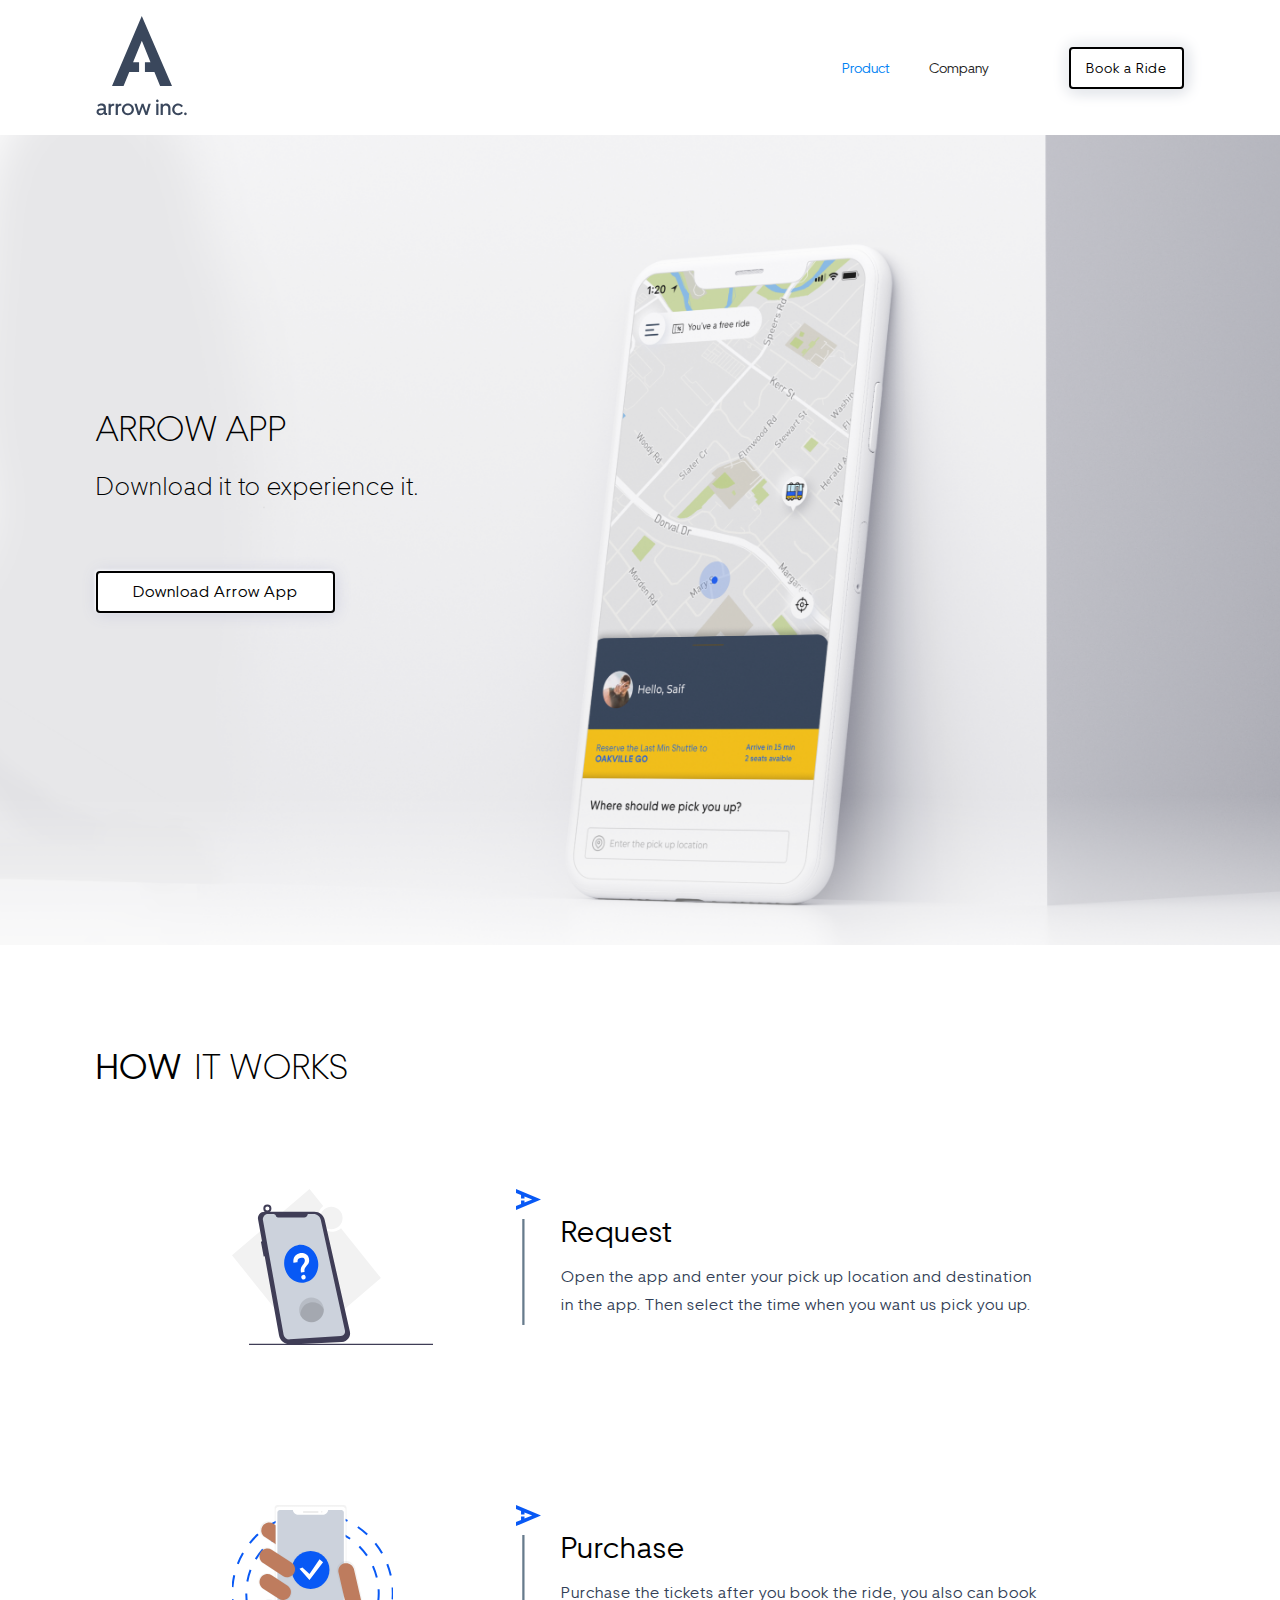
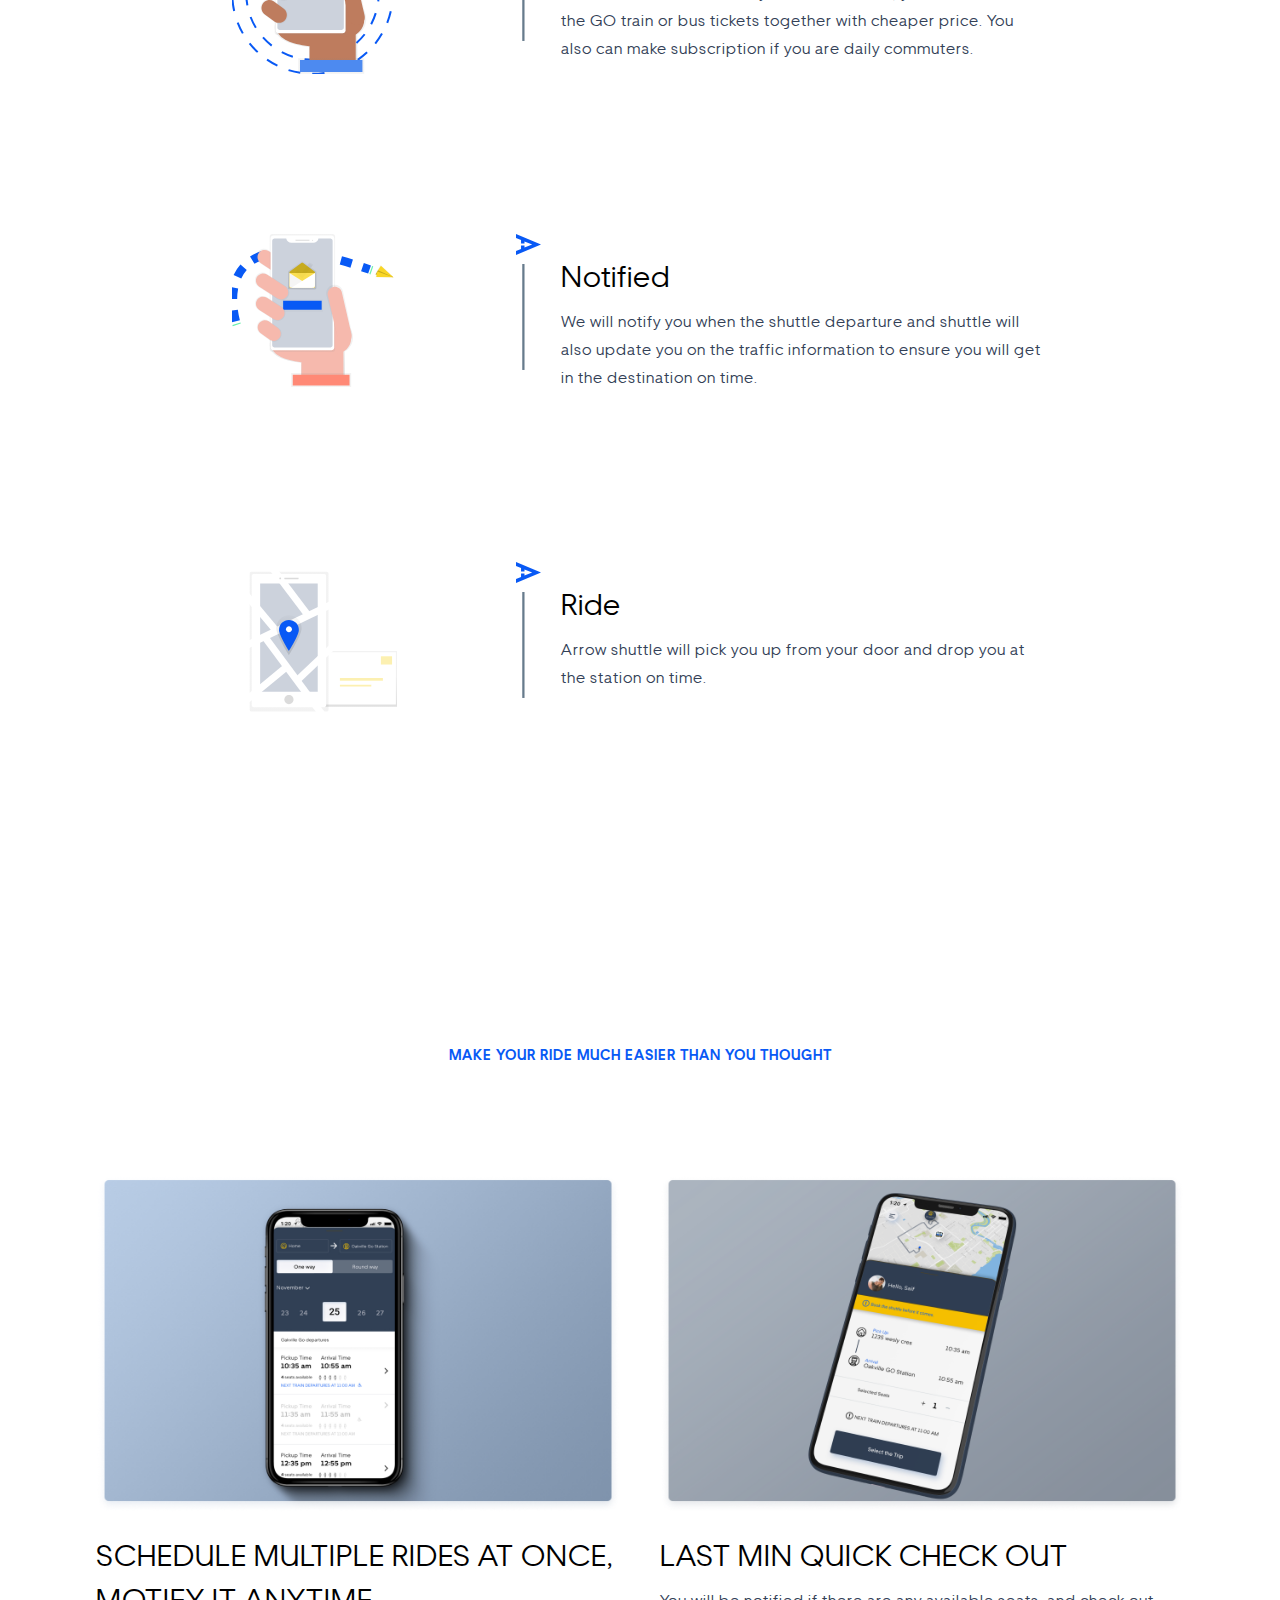
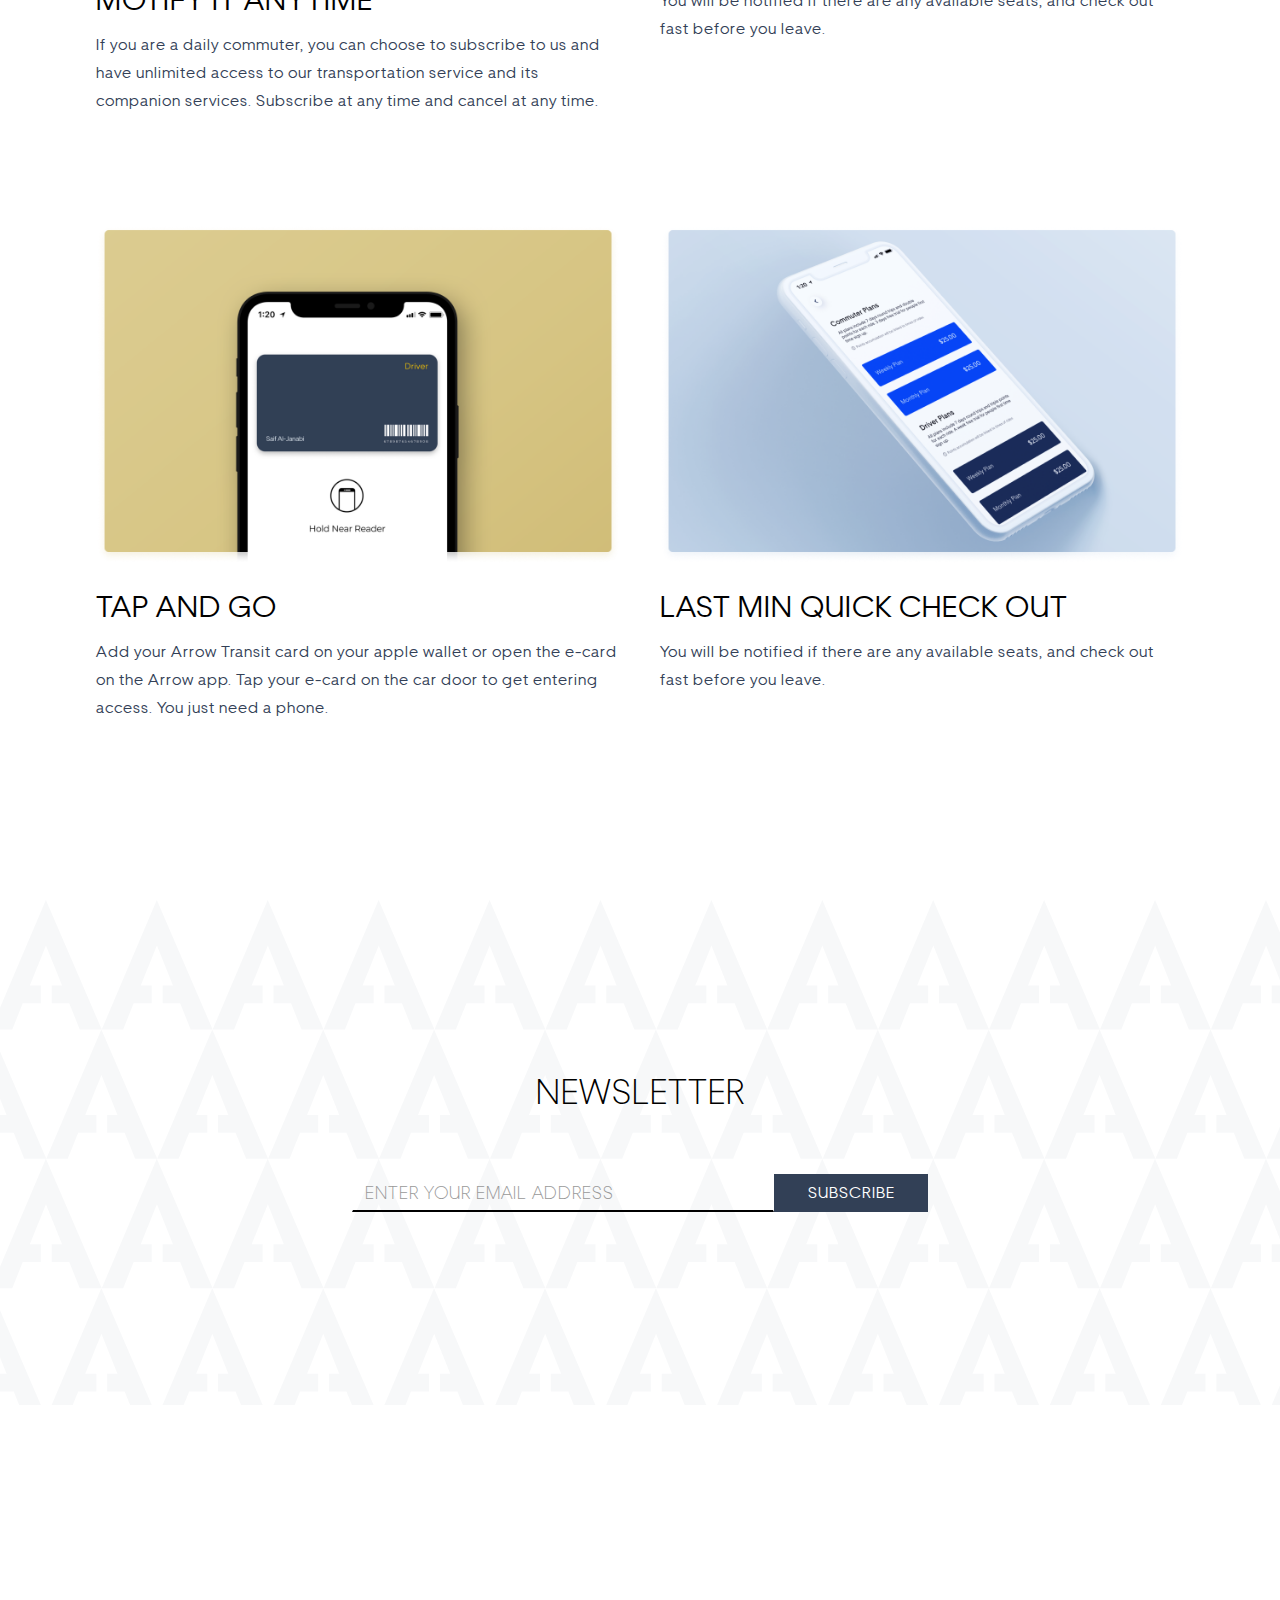
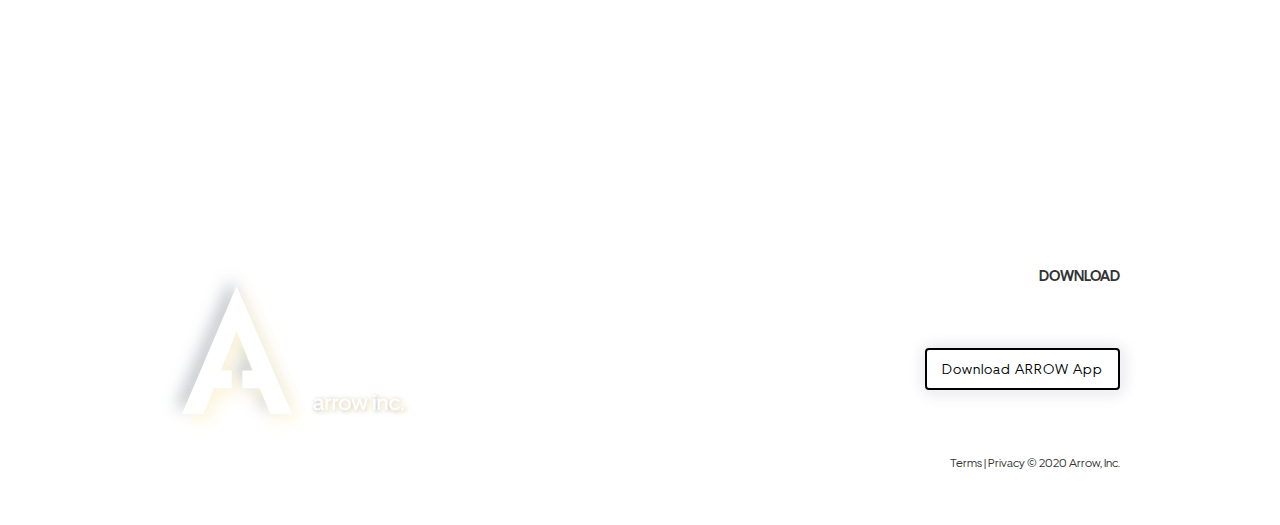
==== arrow-transit.webflow (1)/product.html @ af93a243 "Add files via upload" ====
<!DOCTYPE html>
<!--  This site was created in Webflow. http://www.webflow.com  -->
<!--  Last Published: Sat Apr 11 2020 22:18:05 GMT+0000 (Coordinated Universal Time)  -->
<html data-wf-page="5e7ba657f10c2106002d53aa" data-wf-site="5e5ace500e1706c2b278bca0">
<head>
  <meta charset="utf-8">
  <title>Product</title>
  <meta content="Product" property="og:title">
  <meta content="width=device-width, initial-scale=1" name="viewport">
  <meta content="Webflow" name="generator">
  <link href="css/normalize.css" rel="stylesheet" type="text/css">
  <link href="css/webflow.css" rel="stylesheet" type="text/css">
  <link href="css/arrow-transit.webflow.css" rel="stylesheet" type="text/css">
  <!-- [if lt IE 9]><script src="https://cdnjs.cloudflare.com/ajax/libs/html5shiv/3.7.3/html5shiv.min.js" type="text/javascript"></script><![endif] -->
  <script type="text/javascript">!function(o,c){var n=c.documentElement,t=" w-mod-";n.className+=t+"js",("ontouchstart"in o||o.DocumentTouch&&c instanceof DocumentTouch)&&(n.className+=t+"touch")}(window,document);</script>
  <link href="images/favicon.ico" rel="shortcut icon" type="image/x-icon">
  <link href="images/webclip.png" rel="apple-touch-icon">
</head>
<body>
  <div data-collapse="medium" data-animation="default" data-duration="400" class="navbar-2 w-nav">
    <div class="div-block-57">
      <div class="div-block-58"><a href="product.html" aria-current="page" class="w-nav-brand w--current"><img src="images/Arrow-Logo.svg" alt=""></a></div>
      <div>
        <nav role="navigation" class="nav-menu w-nav-menu"><a href="product.html" aria-current="page" class="nav-link-5 w-nav-link w--current">Product</a><a href="future-vision.html" class="nav-link-6 w-nav-link">Company</a><a href="#" class="button-2 navi w-button">Book a Ride</a></nav>
      </div>
      <div class="w-nav-button">
        <div class="w-icon-nav-menu"></div>
      </div>
    </div>
  </div>
  <div class="produc-header-section">
    <div class="product-header-section-div">
      <div class="product-header-section-left-content">
        <h1 class="headline product-page">ARROW APP</h1>
        <p class="subtitle product-page">Download it to experience it.</p><a href="http://applestore.com" target="_blank" class="download-arrow-app-button product-header-page w-button">Download Arrow App</a></div>
    </div>
  </div>
  <div class="how-it-works-section">
    <div class="how-it-works-div">
      <div class="div-block-44">
        <h1 class="headline black-title how-it-works"><span class="text-span-5">HOW </span>IT WORKS</h1>
      </div>
      <div class="steps-div">
        <div class="div-block-45"><img src="images/undraw_Mobile_app_p3ts-1.svg" alt="" class="image-8"></div>
        <div class="div-block-47"><img src="images/Group-243.svg" alt="" class="image-4"></div>
        <div class="div-block-46">
          <h1 class="headline black-title step1">Request</h1>
          <p class="paragraph content">Open the app and enter your pick up location and destination in the app. Then select the time when you want us pick you up.</p>
        </div>
      </div>
      <div class="steps-div _2">
        <div class="div-block-45"><img src="images/undraw_confirmed_81ex-1.svg" alt="" class="image-3"></div>
        <div class="div-block-47"><img src="images/Group-243.svg" alt="" class="image-5"></div>
        <div class="div-block-46">
          <h1 class="headline black-title step1">Purchase</h1>
          <p class="paragraph content">Purchase the tickets after you book the ride, you also can book the GO train or bus tickets together with cheaper price. You also can make subscription if you are daily commuters.</p>
        </div>
      </div>
      <div class="steps-div _3">
        <div class="div-block-45"><img src="images/undraw_mail_2_tqip-1.svg" alt="" class="image-3"></div>
        <div class="div-block-47"><img src="images/Group-243.svg" alt="" class="image-6"></div>
        <div class="div-block-46">
          <h1 class="headline black-title step1">Notified</h1>
          <p class="paragraph content">We will notify you when the shuttle departure and shuttle will also update you on the traffic information to ensure you will get in the destination on time.</p>
        </div>
      </div>
      <div class="steps-div _4">
        <div class="div-block-45"><img src="images/undraw_mail1_uab6-1.svg" alt=""></div>
        <div class="div-block-47"><img src="images/Group-243.svg" alt="" class="image-7"></div>
        <div class="div-block-46">
          <h1 class="headline black-title step1">Ride</h1>
          <p class="paragraph content">Arrow shuttle will pick you up from your door and drop you at the station on time.</p>
        </div>
      </div>
    </div>
  </div>
  <div class="functions-section">
    <div class="function-section-div">
      <div class="subtitle-blue-div">
        <h1 class="subtitle-blue">MAKE YOUR RIDE MUCH EASIER THAN YOU THOUGHT</h1>
      </div>
      <div class="first-row-content">
        <div class="div-block-49"><img src="images/Mask-Group-1.png" srcset="images/Mask-Group-1.png 500w, images/Mask-Group-1.png 800w, images/Mask-Group-1.png 1080w, images/Mask-Group-1.png 1230w" sizes="(max-width: 767px) 90vw, (max-width: 991px) 43vw, (max-width: 3000px) 41vw, 1230px" alt="">
          <h1 class="headline black-title step1">SCHEDULE MULTIPLE RIDES AT ONCE, MOTIFY IT ANYTIME</h1>
          <p class="paragraph content">If you are a daily commuter, you can choose to subscribe to us and have unlimited access to our transportation service and its companion services. Subscribe at any time and cancel at any time.</p>
        </div>
        <div class="div-block-50"><img src="images/Mask-Group-3.png" srcset="images/Mask-Group-3.png 500w, images/Mask-Group-3.png 1230w" sizes="(max-width: 767px) 90vw, (max-width: 991px) 43vw, (max-width: 3000px) 41vw, 1230px" alt="" class="image-10">
          <h1 class="headline black-title step1">LAST MIN QUICK CHECK OUT</h1>
          <p class="paragraph content">You will be notified if there are any available seats, and check out fast before you leave.</p>
        </div>
      </div>
      <div class="first-row-content second">
        <div class="div-block-49"><img src="images/Mask-Group-2.png" srcset="images/Mask-Group-2.png 500w, images/Mask-Group-2.png 800w, images/Mask-Group-2.png 1230w" sizes="(max-width: 767px) 90vw, (max-width: 991px) 43vw, (max-width: 3000px) 41vw, 1230px" alt="">
          <h1 class="headline black-title step1">TAP AND GO</h1>
          <p class="paragraph content">Add your Arrow Transit card on your apple wallet or open the e-card on the Arrow app. Tap your e-card on the car door to get entering access. You just need a phone.</p>
        </div>
        <div class="div-block-50"><img src="images/Mask-Group.png" srcset="images/Mask-Group.png 500w, images/Mask-Group.png 800w, images/Mask-Group.png 1230w" sizes="(max-width: 767px) 90vw, (max-width: 991px) 43vw, (max-width: 3000px) 41vw, 1230px" alt="" class="image-13">
          <h1 class="headline black-title step1">LAST MIN QUICK CHECK OUT</h1>
          <p class="paragraph content">You will be notified if there are any available seats, and check out fast before you leave.</p>
        </div>
      </div>
    </div>
  </div>
  <div class="newsletter-section">
    <div class="div-block-17">
      <div class="div-block-18">
        <h1 class="headline newsletter">NEWSLETTER</h1>
      </div>
      <div class="div-block-19">
        <div class="w-form">
          <form id="email-form" name="email-form" data-name="Email Form" class="form"><input type="email" class="text-field w-input" maxlength="256" name="ENTER-YOUR-EMAIL-ADDRESS" data-name="ENTER YOUR EMAIL ADDRESS" placeholder="ENTER YOUR EMAIL ADDRESS" id="ENTER-YOUR-EMAIL-ADDRESS" required=""><input type="submit" value="SUBSCRIBE" data-wait="Please wait..." class="submit-button w-button"></form>
          <div class="w-form-done">
            <div>Thank you! Your submission has been received!</div>
          </div>
          <div class="w-form-fail">
            <div>Oops! Something went wrong while submitting the form.</div>
          </div>
        </div>
      </div>
    </div>
  </div>
  <div class="footer">
    <div class="footer-div">
      <div class="div-block-20"><img src="images/Footer-Logo.svg" alt="" class="footer-logo"></div>
      <div class="div-block-21">
        <div class="div-block-22">
          <div class="text-block-2">DOWNLOAD</div>
        </div>
        <div class="div-block-23"><a href="#" class="button w-button">Download ARROW App</a></div>
        <div class="div-block-24">
          <div class="text-block">Terms | Privacy © 2020 Arrow, Inc.</div>
        </div>
      </div>
    </div>
  </div>
  <script src="https://d3e54v103j8qbb.cloudfront.net/js/jquery-3.4.1.min.220afd743d.js?site=5e5ace500e1706c2b278bca0" type="text/javascript" integrity="sha256-CSXorXvZcTkaix6Yvo6HppcZGetbYMGWSFlBw8HfCJo=" crossorigin="anonymous"></script>
  <script src="js/webflow.js" type="text/javascript"></script>
  <!-- [if lte IE 9]><script src="https://cdnjs.cloudflare.com/ajax/libs/placeholders/3.0.2/placeholders.min.js"></script><![endif] -->
</body>
</html>
---- arrow-transit.webflow (1)/css/webflow.css ----
@font-face {
  font-family: 'webflow-icons';
  src: url("[data-uri]") format('truetype');
  font-weight: normal;
  font-style: normal;
}
[class^="w-icon-"],
[class*=" w-icon-"] {
  /* use !important to prevent issues with browser extensions that change fonts */
  font-family: 'webflow-icons' !important;
  speak: none;
  font-style: normal;
  font-weight: normal;
  font-variant: normal;
  text-transform: none;
  line-height: 1;
  /* Better Font Rendering =========== */
  -webkit-font-smoothing: antialiased;
  -moz-osx-font-smoothing: grayscale;
}
.w-icon-slider-right:before {
  content: "\e600";
}
.w-icon-slider-left:before {
  content: "\e601";
}
.w-icon-nav-menu:before {
  content: "\e602";
}
.w-icon-arrow-down:before,
.w-icon-dropdown-toggle:before {
  content: "\e603";
}
.w-icon-file-upload-remove:before {
  content: "\e900";
}
.w-icon-file-upload-icon:before {
  content: "\e903";
}
* {
  -webkit-box-sizing: border-box;
  -moz-box-sizing: border-box;
  box-sizing: border-box;
}
html {
  height: 100%;
}
body {
  margin: 0;
  min-height: 100%;
  background-color: #fff;
  font-family: Arial, sans-serif;
  font-size: 14px;
  line-height: 20px;
  color: #333;
}
img {
  max-width: 100%;
  vertical-align: middle;
  display: inline-block;
}
html.w-mod-touch * {
  background-attachment: scroll !important;
}
.w-block {
  display: block;
}
.w-inline-block {
  max-width: 100%;
  display: inline-block;
}
.w-clearfix:before,
.w-clearfix:after {
  content: " ";
  display: table;
  grid-column-start: 1;
  grid-row-start: 1;
  grid-column-end: 2;
  grid-row-end: 2;
}
.w-clearfix:after {
  clear: both;
}
.w-hidden {
  display: none;
}
.w-button {
  display: inline-block;
  padding: 9px 15px;
  background-color: #3898EC;
  color: white;
  border: 0;
  line-height: inherit;
  text-decoration: none;
  cursor: pointer;
  border-radius: 0;
}
input.w-button {
  -webkit-appearance: button;
}
html[data-w-dynpage] [data-w-cloak] {
  color: transparent !important;
}
.w-webflow-badge,
.w-webflow-badge * {
  position: static;
  left: auto;
  top: auto;
  right: auto;
  bottom: auto;
  z-index: auto;
  display: block;
  visibility: visible;
  overflow: visible;
  overflow-x: visible;
  overflow-y: visible;
  box-sizing: border-box;
  width: auto;
  height: auto;
  max-height: none;
  max-width: none;
  min-height: 0;
  min-width: 0;
  margin: 0;
  padding: 0;
  float: none;
  clear: none;
  border: 0 none transparent;
  border-radius: 0;
  background: none;
  background-image: none;
  background-position: 0% 0%;
  background-size: auto auto;
  background-repeat: repeat;
  background-origin: padding-box;
  background-clip: border-box;
  background-attachment: scroll;
  background-color: transparent;
  box-shadow: none;
  opacity: 1.0;
  transform: none;
  transition: none;
  direction: ltr;
  font-family: inherit;
  font-weight: inherit;
  color: inherit;
  font-size: inherit;
  line-height: inherit;
  font-style: inherit;
  font-variant: inherit;
  text-align: inherit;
  letter-spacing: inherit;
  text-decoration: inherit;
  text-indent: 0;
  text-transform: inherit;
  list-style-type: disc;
  text-shadow: none;
  font-smoothing: auto;
  vertical-align: baseline;
  cursor: inherit;
  white-space: inherit;
  word-break: normal;
  word-spacing: normal;
  word-wrap: normal;
}
.w-webflow-badge {
  position: fixed !important;
  display: inline-block !important;
  visibility: visible !important;
  opacity: 1 !important;
  z-index: 2147483647 !important;
  top: auto !important;
  right: 12px !important;
  bottom: 12px !important;
  left: auto !important;
  color: #AAADB0 !important;
  background-color: #fff !important;
  border-radius: 3px !important;
  padding: 6px 8px 6px 6px !important;
  font-size: 12px !important;
  opacity: 1.0 !important;
  line-height: 14px !important;
  text-decoration: none !important;
  transform: none !important;
  margin: 0 !important;
  width: auto !important;
  height: auto !important;
  overflow: visible !important;
  white-space: nowrap;
  box-shadow: 0 0 0 1px rgba(0, 0, 0, 0.1), 0px 1px 3px rgba(0, 0, 0, 0.1);
  cursor: pointer;
}
.w-webflow-badge > img {
  display: inline-block !important;
  visibility: visible !important;
  opacity: 1 !important;
  vertical-align: middle !important;
}
h1,
h2,
h3,
h4,
h5,
h6 {
  font-weight: bold;
  margin-bottom: 10px;
}
h1 {
  font-size: 38px;
  line-height: 44px;
  margin-top: 20px;
}
h2 {
  font-size: 32px;
  line-height: 36px;
  margin-top: 20px;
}
h3 {
  font-size: 24px;
  line-height: 30px;
  margin-top: 20px;
}
h4 {
  font-size: 18px;
  line-height: 24px;
  margin-top: 10px;
}
h5 {
  font-size: 14px;
  line-height: 20px;
  margin-top: 10px;
}
h6 {
  font-size: 12px;
  line-height: 18px;
  margin-top: 10px;
}
p {
  margin-top: 0;
  margin-bottom: 10px;
}
blockquote {
  margin: 0 0 10px 0;
  padding: 10px 20px;
  border-left: 5px solid #E2E2E2;
  font-size: 18px;
  line-height: 22px;
}
figure {
  margin: 0;
  margin-bottom: 10px;
}
figcaption {
  margin-top: 5px;
  text-align: center;
}
ul,
ol {
  margin-top: 0px;
  margin-bottom: 10px;
  padding-left: 40px;
}
.w-list-unstyled {
  padding-left: 0;
  list-style: none;
}
.w-embed:before,
.w-embed:after {
  content: " ";
  display: table;
  grid-column-start: 1;
  grid-row-start: 1;
  grid-column-end: 2;
  grid-row-end: 2;
}
.w-embed:after {
  clear: both;
}
.w-video {
  width: 100%;
  position: relative;
  padding: 0;
}
.w-video iframe,
.w-video object,
.w-video embed {
  position: absolute;
  top: 0;
  left: 0;
  width: 100%;
  height: 100%;
}
fieldset {
  padding: 0;
  margin: 0;
  border: 0;
}
button,
html input[type="button"],
input[type="reset"] {
  border: 0;
  cursor: pointer;
  -webkit-appearance: button;
}
.w-form {
  margin: 0 0 15px;
}
.w-form-done {
  display: none;
  padding: 20px;
  text-align: center;
  background-color: #dddddd;
}
.w-form-fail {
  display: none;
  margin-top: 10px;
  padding: 10px;
  background-color: #ffdede;
}
label {
  display: block;
  margin-bottom: 5px;
  font-weight: bold;
}
.w-input,
.w-select {
  display: block;
  width: 100%;
  height: 38px;
  padding: 8px 12px;
  margin-bottom: 10px;
  font-size: 14px;
  line-height: 1.428571429;
  color: #333333;
  vertical-align: middle;
  background-color: #ffffff;
  border: 1px solid #cccccc;
}
.w-input:-moz-placeholder,
.w-select:-moz-placeholder {
  color: #999;
}
.w-input::-moz-placeholder,
.w-select::-moz-placeholder {
  color: #999;
  opacity: 1;
}
.w-input:-ms-input-placeholder,
.w-select:-ms-input-placeholder {
  color: #999;
}
.w-input::-webkit-input-placeholder,
.w-select::-webkit-input-placeholder {
  color: #999;
}
.w-input:focus,
.w-select:focus {
  border-color: #3898EC;
  outline: 0;
}
.w-input[disabled],
.w-select[disabled],
.w-input[readonly],
.w-select[readonly],
fieldset[disabled] .w-input,
fieldset[disabled] .w-select {
  cursor: not-allowed;
  background-color: #eeeeee;
}
textarea.w-input,
textarea.w-select {
  height: auto;
}
.w-select {
  background-color: #f3f3f3;
}
.w-select[multiple] {
  height: auto;
}
.w-form-label {
  display: inline-block;
  cursor: pointer;
  font-weight: normal;
  margin-bottom: 0px;
}
.w-radio {
  display: block;
  margin-bottom: 5px;
  padding-left: 20px;
}
.w-radio:before,
.w-radio:after {
  content: " ";
  display: table;
  grid-column-start: 1;
  grid-row-start: 1;
  grid-column-end: 2;
  grid-row-end: 2;
}
.w-radio:after {
  clear: both;
}
.w-radio-input {
  margin: 4px 0 0;
  margin-top: 1px \9;
  line-height: normal;
  float: left;
  margin-left: -20px;
}
.w-radio-input {
  margin-top: 3px;
}
.w-file-upload {
  display: block;
  margin-bottom: 10px;
}
.w-file-upload-input {
  width: 0.1px;
  height: 0.1px;
  opacity: 0;
  overflow: hidden;
  position: absolute;
  z-index: -100;
}
.w-file-upload-default,
.w-file-upload-uploading,
.w-file-upload-success {
  display: inline-block;
  color: #333333;
}
.w-file-upload-error {
  display: block;
  margin-top: 10px;
}
.w-file-upload-default.w-hidden,
.w-file-upload-uploading.w-hidden,
.w-file-upload-error.w-hidden,
.w-file-upload-success.w-hidden {
  display: none;
}
.w-file-upload-uploading-btn {
  display: flex;
  font-size: 14px;
  font-weight: normal;
  cursor: pointer;
  margin: 0;
  padding: 8px 12px;
  border: 1px solid #cccccc;
  background-color: #fafafa;
}
.w-file-upload-file {
  display: flex;
  flex-grow: 1;
  justify-content: space-between;
  margin: 0;
  padding: 8px 9px 8px 11px;
  border: 1px solid #cccccc;
  background-color: #fafafa;
}
.w-file-upload-file-name {
  font-size: 14px;
  font-weight: normal;
  display: block;
}
.w-file-remove-link {
  margin-top: 3px;
  margin-left: 10px;
  width: auto;
  height: auto;
  padding: 3px;
  display: block;
  cursor: pointer;
}
.w-icon-file-upload-remove {
  margin: auto;
  font-size: 10px;
}
.w-file-upload-error-msg {
  display: inline-block;
  color: #ea384c;
  padding: 2px 0;
}
.w-file-upload-info {
  display: inline-block;
  line-height: 38px;
  padding: 0 12px;
}
.w-file-upload-label {
  display: inline-block;
  font-size: 14px;
  font-weight: normal;
  cursor: pointer;
  margin: 0;
  padding: 8px 12px;
  border: 1px solid #cccccc;
  background-color: #fafafa;
}
.w-icon-file-upload-icon,
.w-icon-file-upload-uploading {
  display: inline-block;
  margin-right: 8px;
  width: 20px;
}
.w-icon-file-upload-uploading {
  height: 20px;
}
.w-container {
  margin-left: auto;
  margin-right: auto;
  max-width: 940px;
}
.w-container:before,
.w-container:after {
  content: " ";
  display: table;
  grid-column-start: 1;
  grid-row-start: 1;
  grid-column-end: 2;
  grid-row-end: 2;
}
.w-container:after {
  clear: both;
}
.w-container .w-row {
  margin-left: -10px;
  margin-right: -10px;
}
.w-row:before,
.w-row:after {
  content: " ";
  display: table;
  grid-column-start: 1;
  grid-row-start: 1;
  grid-column-end: 2;
  grid-row-end: 2;
}
.w-row:after {
  clear: both;
}
.w-row .w-row {
  margin-left: 0;
  margin-right: 0;
}
.w-col {
  position: relative;
  float: left;
  width: 100%;
  min-height: 1px;
  padding-left: 10px;
  padding-right: 10px;
}
.w-col .w-col {
  padding-left: 0;
  padding-right: 0;
}
.w-col-1 {
  width: 8.33333333%;
}
.w-col-2 {
  width: 16.66666667%;
}
.w-col-3 {
  width: 25%;
}
.w-col-4 {
  width: 33.33333333%;
}
.w-col-5 {
  width: 41.66666667%;
}
.w-col-6 {
  width: 50%;
}
.w-col-7 {
  width: 58.33333333%;
}
.w-col-8 {
  width: 66.66666667%;
}
.w-col-9 {
  width: 75%;
}
.w-col-10 {
  width: 83.33333333%;
}
.w-col-11 {
  width: 91.66666667%;
}
.w-col-12 {
  width: 100%;
}
.w-hidden-main {
  display: none !important;
}
@media screen and (max-width: 991px) {
  .w-container {
    max-width: 728px;
  }
  .w-hidden-main {
    display: inherit !important;
  }
  .w-hidden-medium {
    display: none !important;
  }
  .w-col-medium-1 {
    width: 8.33333333%;
  }
  .w-col-medium-2 {
    width: 16.66666667%;
  }
  .w-col-medium-3 {
    width: 25%;
  }
  .w-col-medium-4 {
    width: 33.33333333%;
  }
  .w-col-medium-5 {
    width: 41.66666667%;
  }
  .w-col-medium-6 {
    width: 50%;
  }
  .w-col-medium-7 {
    width: 58.33333333%;
  }
  .w-col-medium-8 {
    width: 66.66666667%;
  }
  .w-col-medium-9 {
    width: 75%;
  }
  .w-col-medium-10 {
    width: 83.33333333%;
  }
  .w-col-medium-11 {
    width: 91.66666667%;
  }
  .w-col-medium-12 {
    width: 100%;
  }
  .w-col-stack {
    width: 100%;
    left: auto;
    right: auto;
  }
}
@media screen and (max-width: 767px) {
  .w-hidden-main {
    display: inherit !important;
  }
  .w-hidden-medium {
    display: inherit !important;
  }
  .w-hidden-small {
    display: none !important;
  }
  .w-row,
  .w-container .w-row {
    margin-left: 0;
    margin-right: 0;
  }
  .w-col {
    width: 100%;
    left: auto;
    right: auto;
  }
  .w-col-small-1 {
    width: 8.33333333%;
  }
  .w-col-small-2 {
    width: 16.66666667%;
  }
  .w-col-small-3 {
    width: 25%;
  }
  .w-col-small-4 {
    width: 33.33333333%;
  }
  .w-col-small-5 {
    width: 41.66666667%;
  }
  .w-col-small-6 {
    width: 50%;
  }
  .w-col-small-7 {
    width: 58.33333333%;
  }
  .w-col-small-8 {
    width: 66.66666667%;
  }
  .w-col-small-9 {
    width: 75%;
  }
  .w-col-small-10 {
    width: 83.33333333%;
  }
  .w-col-small-11 {
    width: 91.66666667%;
  }
  .w-col-small-12 {
    width: 100%;
  }
}
@media screen and (max-width: 479px) {
  .w-container {
    max-width: none;
  }
  .w-hidden-main {
    display: inherit !important;
  }
  .w-hidden-medium {
    display: inherit !important;
  }
  .w-hidden-small {
    display: inherit !important;
  }
  .w-hidden-tiny {
    display: none !important;
  }
  .w-col {
    width: 100%;
  }
  .w-col-tiny-1 {
    width: 8.33333333%;
  }
  .w-col-tiny-2 {
    width: 16.66666667%;
  }
  .w-col-tiny-3 {
    width: 25%;
  }
  .w-col-tiny-4 {
    width: 33.33333333%;
  }
  .w-col-tiny-5 {
    width: 41.66666667%;
  }
  .w-col-tiny-6 {
    width: 50%;
  }
  .w-col-tiny-7 {
    width: 58.33333333%;
  }
  .w-col-tiny-8 {
    width: 66.66666667%;
  }
  .w-col-tiny-9 {
    width: 75%;
  }
  .w-col-tiny-10 {
    width: 83.33333333%;
  }
  .w-col-tiny-11 {
    width: 91.66666667%;
  }
  .w-col-tiny-12 {
    width: 100%;
  }
}
.w-widget {
  position: relative;
}
.w-widget-map {
  width: 100%;
  height: 400px;
}
.w-widget-map label {
  width: auto;
  display: inline;
}
.w-widget-map img {
  max-width: inherit;
}
.w-widget-map .gm-style-iw {
  text-align: center;
}
.w-widget-map .gm-style-iw > button {
  display: none !important;
}
.w-widget-twitter {
  overflow: hidden;
}
.w-widget-twitter-count-shim {
  display: inline-block;
  vertical-align: top;
  position: relative;
  width: 28px;
  height: 20px;
  text-align: center;
  background: white;
  border: #758696 solid 1px;
  border-radius: 3px;
}
.w-widget-twitter-count-shim * {
  pointer-events: none;
  -webkit-user-select: none;
  -moz-user-select: none;
  -ms-user-select: none;
  user-select: none;
}
.w-widget-twitter-count-shim .w-widget-twitter-count-inner {
  position: relative;
  font-size: 15px;
  line-height: 12px;
  text-align: center;
  color: #999;
  font-family: serif;
}
.w-widget-twitter-count-shim .w-widget-twitter-count-clear {
  position: relative;
  display: block;
}
.w-widget-twitter-count-shim.w--large {
  width: 36px;
  height: 28px;
}
.w-widget-twitter-count-shim.w--large .w-widget-twitter-count-inner {
  font-size: 18px;
  line-height: 18px;
}
.w-widget-twitter-count-shim:not(.w--vertical) {
  margin-left: 5px;
  margin-right: 8px;
}
.w-widget-twitter-count-shim:not(.w--vertical).w--large {
  margin-left: 6px;
}
.w-widget-twitter-count-shim:not(.w--vertical):before,
.w-widget-twitter-count-shim:not(.w--vertical):after {
  top: 50%;
  left: 0;
  border: solid transparent;
  content: " ";
  height: 0;
  width: 0;
  position: absolute;
  pointer-events: none;
}
.w-widget-twitter-count-shim:not(.w--vertical):before {
  border-color: rgba(117, 134, 150, 0);
  border-right-color: #5d6c7b;
  border-width: 4px;
  margin-left: -9px;
  margin-top: -4px;
}
.w-widget-twitter-count-shim:not(.w--vertical).w--large:before {
  border-width: 5px;
  margin-left: -10px;
  margin-top: -5px;
}
.w-widget-twitter-count-shim:not(.w--vertical):after {
  border-color: rgba(255, 255, 255, 0);
  border-right-color: white;
  border-width: 4px;
  margin-left: -8px;
  margin-top: -4px;
}
.w-widget-twitter-count-shim:not(.w--vertical).w--large:after {
  border-width: 5px;
  margin-left: -9px;
  margin-top: -5px;
}
.w-widget-twitter-count-shim.w--vertical {
  width: 61px;
  height: 33px;
  margin-bottom: 8px;
}
.w-widget-twitter-count-shim.w--vertical:before,
.w-widget-twitter-count-shim.w--vertical:after {
  top: 100%;
  left: 50%;
  border: solid transparent;
  content: " ";
  height: 0;
  width: 0;
  position: absolute;
  pointer-events: none;
}
.w-widget-twitter-count-shim.w--vertical:before {
  border-color: rgba(117, 134, 150, 0);
  border-top-color: #5d6c7b;
  border-width: 5px;
  margin-left: -5px;
}
.w-widget-twitter-count-shim.w--vertical:after {
  border-color: rgba(255, 255, 255, 0);
  border-top-color: white;
  border-width: 4px;
  margin-left: -4px;
}
.w-widget-twitter-count-shim.w--vertical .w-widget-twitter-count-inner {
  font-size: 18px;
  line-height: 22px;
}
.w-widget-twitter-count-shim.w--vertical.w--large {
  width: 76px;
}
.w-widget-gplus {
  overflow: hidden;
}
.w-background-video {
  position: relative;
  overflow: hidden;
  height: 500px;
  color: white;
}
.w-background-video > video {
  background-size: cover;
  background-position: 50% 50%;
  position: absolute;
  margin: auto;
  width: 100%;
  height: 100%;
  right: -100%;
  bottom: -100%;
  top: -100%;
  left: -100%;
  object-fit: cover;
  z-index: -100;
}
.w-background-video > video::-webkit-media-controls-start-playback-button {
  display: none !important;
  -webkit-appearance: none;
}
.w-slider {
  position: relative;
  height: 300px;
  text-align: center;
  background: #dddddd;
  clear: both;
  -webkit-tap-highlight-color: rgba(0, 0, 0, 0);
  tap-highlight-color: rgba(0, 0, 0, 0);
}
.w-slider-mask {
  position: relative;
  display: block;
  overflow: hidden;
  z-index: 1;
  left: 0;
  right: 0;
  height: 100%;
  white-space: nowrap;
}
.w-slide {
  position: relative;
  display: inline-block;
  vertical-align: top;
  width: 100%;
  height: 100%;
  white-space: normal;
  text-align: left;
}
.w-slider-nav {
  position: absolute;
  z-index: 2;
  top: auto;
  right: 0;
  bottom: 0;
  left: 0;
  margin: auto;
  padding-top: 10px;
  height: 40px;
  text-align: center;
  -webkit-tap-highlight-color: rgba(0, 0, 0, 0);
  tap-highlight-color: rgba(0, 0, 0, 0);
}
.w-slider-nav.w-round > div {
  border-radius: 100%;
}
.w-slider-nav.w-num > div {
  width: auto;
  height: auto;
  padding: 0.2em 0.5em;
  font-size: inherit;
  line-height: inherit;
}
.w-slider-nav.w-shadow > div {
  box-shadow: 0 0 3px rgba(51, 51, 51, 0.4);
}
.w-slider-nav-invert {
  color: #fff;
}
.w-slider-nav-invert > div {
  background-color: rgba(34, 34, 34, 0.4);
}
.w-slider-nav-invert > div.w-active {
  background-color: #222;
}
.w-slider-dot {
  position: relative;
  display: inline-block;
  width: 1em;
  height: 1em;
  background-color: rgba(255, 255, 255, 0.4);
  cursor: pointer;
  margin: 0 3px 0.5em;
  transition: background-color 100ms, color 100ms;
}
.w-slider-dot.w-active {
  background-color: #fff;
}
.w-slider-arrow-left,
.w-slider-arrow-right {
  position: absolute;
  width: 80px;
  top: 0;
  right: 0;
  bottom: 0;
  left: 0;
  margin: auto;
  cursor: pointer;
  overflow: hidden;
  color: white;
  font-size: 40px;
  -webkit-tap-highlight-color: rgba(0, 0, 0, 0);
  tap-highlight-color: rgba(0, 0, 0, 0);
  -webkit-user-select: none;
  -moz-user-select: none;
  -ms-user-select: none;
  user-select: none;
}
.w-slider-arrow-left [class^="w-icon-"],
.w-slider-arrow-right [class^="w-icon-"],
.w-slider-arrow-left [class*=" w-icon-"],
.w-slider-arrow-right [class*=" w-icon-"] {
  position: absolute;
}
.w-slider-arrow-left {
  z-index: 3;
  right: auto;
}
.w-slider-arrow-right {
  z-index: 4;
  left: auto;
}
.w-icon-slider-left,
.w-icon-slider-right {
  top: 0;
  right: 0;
  bottom: 0;
  left: 0;
  margin: auto;
  width: 1em;
  height: 1em;
}
.w-dropdown {
  display: inline-block;
  position: relative;
  text-align: left;
  margin-left: auto;
  margin-right: auto;
  z-index: 900;
}
.w-dropdown-btn,
.w-dropdown-toggle,
.w-dropdown-link {
  position: relative;
  vertical-align: top;
  text-decoration: none;
  color: #222222;
  padding: 20px;
  text-align: left;
  margin-left: auto;
  margin-right: auto;
  white-space: nowrap;
}
.w-dropdown-toggle {
  -webkit-user-select: none;
  -moz-user-select: none;
  -ms-user-select: none;
  user-select: none;
  display: inline-block;
  cursor: pointer;
  padding-right: 40px;
}
.w-icon-dropdown-toggle {
  position: absolute;
  top: 0;
  right: 0;
  bottom: 0;
  margin: auto;
  margin-right: 20px;
  width: 1em;
  height: 1em;
}
.w-dropdown-list {
  position: absolute;
  background: #dddddd;
  display: none;
  min-width: 100%;
}
.w-dropdown-list.w--open {
  display: block;
}
.w-dropdown-link {
  padding: 10px 20px;
  display: block;
  color: #222222;
}
.w-dropdown-link.w--current {
  color: #0082f3;
}
@media screen and (max-width: 767px) {
  .w-nav-brand {
    padding-left: 10px;
  }
}
/**
 * ## Note
 * Safari (on both iOS and OS X) does not handle viewport units (vh, vw) well.
 * For example percentage units do not work on descendants of elements that
 * have any dimensions expressed in viewport units. It also doesn’t handle them at
 * all in `calc()`.
 */
/**
 * Wrapper around all lightbox elements
 *
 * 1. Since the lightbox can receive focus, IE also gives it an outline.
 * 2. Fixes flickering on Chrome when a transition is in progress
 *    underneath the lightbox.
 */
.w-lightbox-backdrop {
  color: #000;
  cursor: auto;
  font-family: serif;
  font-size: medium;
  font-style: normal;
  font-variant: normal;
  font-weight: normal;
  letter-spacing: normal;
  line-height: normal;
  list-style: disc;
  text-align: start;
  text-indent: 0;
  text-shadow: none;
  text-transform: none;
  visibility: visible;
  white-space: normal;
  word-break: normal;
  word-spacing: normal;
  word-wrap: normal;
  position: fixed;
  top: 0;
  right: 0;
  bottom: 0;
  left: 0;
  color: #fff;
  font-family: "Helvetica Neue", Helvetica, Ubuntu, "Segoe UI", Verdana, sans-serif;
  font-size: 17px;
  line-height: 1.2;
  font-weight: 300;
  text-align: center;
  background: rgba(0, 0, 0, 0.9);
  z-index: 2000;
  outline: 0;
  /* 1 */
  opacity: 0;
  -webkit-user-select: none;
  -moz-user-select: none;
  -ms-user-select: none;
  -webkit-tap-highlight-color: transparent;
  -webkit-transform: translate(0, 0);
  /* 2 */
}
/**
 * Neat trick to bind the rubberband effect to our canvas instead of the whole
 * document on iOS. It also prevents a bug that causes the document underneath to scroll.
 */
.w-lightbox-backdrop,
.w-lightbox-container {
  height: 100%;
  overflow: auto;
  -webkit-overflow-scrolling: touch;
}
.w-lightbox-content {
  position: relative;
  height: 100vh;
  overflow: hidden;
}
.w-lightbox-view {
  position: absolute;
  width: 100vw;
  height: 100vh;
  opacity: 0;
}
.w-lightbox-view:before {
  content: "";
  height: 100vh;
}
/* .w-lightbox-content */
.w-lightbox-group,
.w-lightbox-group .w-lightbox-view,
.w-lightbox-group .w-lightbox-view:before {
  height: 86vh;
}
.w-lightbox-frame,
.w-lightbox-view:before {
  display: inline-block;
  vertical-align: middle;
}
/*
 * 1. Remove default margin set by user-agent on the <figure> element.
 */
.w-lightbox-figure {
  position: relative;
  margin: 0;
  /* 1 */
}
.w-lightbox-group .w-lightbox-figure {
  cursor: pointer;
}
/**
 * IE adds image dimensions as width and height attributes on the IMG tag,
 * but we need both width and height to be set to auto to enable scaling.
 */
.w-lightbox-img {
  width: auto;
  height: auto;
  max-width: none;
}
/**
 * 1. Reset if style is set by user on "All Images"
 */
.w-lightbox-image {
  display: block;
  float: none;
  /* 1 */
  max-width: 100vw;
  max-height: 100vh;
}
.w-lightbox-group .w-lightbox-image {
  max-height: 86vh;
}
.w-lightbox-caption {
  position: absolute;
  right: 0;
  bottom: 0;
  left: 0;
  padding: .5em 1em;
  background: rgba(0, 0, 0, 0.4);
  text-align: left;
  text-overflow: ellipsis;
  white-space: nowrap;
  overflow: hidden;
}
.w-lightbox-embed {
  position: absolute;
  top: 0;
  right: 0;
  bottom: 0;
  left: 0;
  width: 100%;
  height: 100%;
}
.w-lightbox-control {
  position: absolute;
  top: 0;
  width: 4em;
  background-size: 24px;
  background-repeat: no-repeat;
  background-position: center;
  cursor: pointer;
  -webkit-transition: all .3s;
  transition: all .3s;
}
.w-lightbox-left {
  display: none;
  bottom: 0;
  left: 0;
  /* <svg xmlns="http://www.w3.org/2000/svg" viewBox="-20 0 24 40" width="24" height="40"><g transform="rotate(45)"><path d="m0 0h5v23h23v5h-28z" opacity=".4"/><path d="m1 1h3v23h23v3h-26z" fill="#fff"/></g></svg> */
  background-image: url("[data-uri]");
}
.w-lightbox-right {
  display: none;
  right: 0;
  bottom: 0;
  /* <svg xmlns="http://www.w3.org/2000/svg" viewBox="-4 0 24 40" width="24" height="40"><g transform="rotate(45)"><path d="m0-0h28v28h-5v-23h-23z" opacity=".4"/><path d="m1 1h26v26h-3v-23h-23z" fill="#fff"/></g></svg> */
  background-image: url("[data-uri]");
}
/*
 * Without specifying the with and height inside the SVG, all versions of IE render the icon too small.
 * The bug does not seem to manifest itself if the elements are tall enough such as the above arrows.
 * (http://stackoverflow.com/questions/16092114/background-size-differs-in-internet-explorer)
 */
.w-lightbox-close {
  right: 0;
  height: 2.6em;
  /* <svg xmlns="http://www.w3.org/2000/svg" viewBox="-4 0 18 17" width="18" height="17"><g transform="rotate(45)"><path d="m0 0h7v-7h5v7h7v5h-7v7h-5v-7h-7z" opacity=".4"/><path d="m1 1h7v-7h3v7h7v3h-7v7h-3v-7h-7z" fill="#fff"/></g></svg> */
  background-image: url("[data-uri]");
  background-size: 18px;
}
/**
 * 1. All IE versions add extra space at the bottom without this.
 */
.w-lightbox-strip {
  position: absolute;
  bottom: 0;
  left: 0;
  right: 0;
  padding: 0 1vh;
  line-height: 0;
  /* 1 */
  white-space: nowrap;
  overflow-x: auto;
  overflow-y: hidden;
}
/*
 * 1. We use content-box to avoid having to do `width: calc(10vh + 2vw)`
 *    which doesn’t work in Safari anyway.
 * 2. Chrome renders images pixelated when switching to GPU. Making sure
 *    the parent is also rendered on the GPU (by setting translate3d for
 *    example) fixes this behavior.
 */
.w-lightbox-item {
  display: inline-block;
  width: 10vh;
  padding: 2vh 1vh;
  box-sizing: content-box;
  /* 1 */
  cursor: pointer;
  -webkit-transform: translate3d(0, 0, 0);
  /* 2 */
}
.w-lightbox-active {
  opacity: .3;
}
.w-lightbox-thumbnail {
  position: relative;
  height: 10vh;
  background: #222;
  overflow: hidden;
}
.w-lightbox-thumbnail-image {
  position: absolute;
  top: 0;
  left: 0;
}
.w-lightbox-thumbnail .w-lightbox-tall {
  top: 50%;
  width: 100%;
  -webkit-transform: translate(0, -50%);
  -ms-transform: translate(0, -50%);
  transform: translate(0, -50%);
}
.w-lightbox-thumbnail .w-lightbox-wide {
  left: 50%;
  height: 100%;
  -webkit-transform: translate(-50%, 0);
  -ms-transform: translate(-50%, 0);
  transform: translate(-50%, 0);
}
/*
 * Spinner
 *
 * Absolute pixel values are used to avoid rounding errors that would cause
 * the white spinning element to be misaligned with the track.
 */
.w-lightbox-spinner {
  position: absolute;
  top: 50%;
  left: 50%;
  box-sizing: border-box;
  width: 40px;
  height: 40px;
  margin-top: -20px;
  margin-left: -20px;
  border: 5px solid rgba(0, 0, 0, 0.4);
  border-radius: 50%;
  -webkit-animation: spin .8s infinite linear;
  animation: spin .8s infinite linear;
}
.w-lightbox-spinner:after {
  content: "";
  position: absolute;
  top: -4px;
  right: -4px;
  bottom: -4px;
  left: -4px;
  border: 3px solid transparent;
  border-bottom-color: #fff;
  border-radius: 50%;
}
/*
 * Utility classes
 */
.w-lightbox-hide {
  display: none;
}
.w-lightbox-noscroll {
  overflow: hidden;
}
@media (min-width: 768px) {
  .w-lightbox-content {
    height: 96vh;
    margin-top: 2vh;
  }
  .w-lightbox-view,
  .w-lightbox-view:before {
    height: 96vh;
  }
  /* .w-lightbox-content */
  .w-lightbox-group,
  .w-lightbox-group .w-lightbox-view,
  .w-lightbox-group .w-lightbox-view:before {
    height: 84vh;
  }
  .w-lightbox-image {
    max-width: 96vw;
    max-height: 96vh;
  }
  .w-lightbox-group .w-lightbox-image {
    max-width: 82.3vw;
    max-height: 84vh;
  }
  .w-lightbox-left,
  .w-lightbox-right {
    display: block;
    opacity: .5;
  }
  .w-lightbox-close {
    opacity: .8;
  }
  .w-lightbox-control:hover {
    opacity: 1;
  }
}
.w-lightbox-inactive,
.w-lightbox-inactive:hover {
  opacity: 0;
}
.w-richtext:before,
.w-richtext:after {
  content: " ";
  display: table;
  grid-column-start: 1;
  grid-row-start: 1;
  grid-column-end: 2;
  grid-row-end: 2;
}
.w-richtext:after {
  clear: both;
}
.w-richtext[contenteditable="true"]:before,
.w-richtext[contenteditable="true"]:after {
  white-space: initial;
}
.w-richtext ol,
.w-richtext ul {
  overflow: hidden;
}
.w-richtext .w-richtext-figure-selected.w-richtext-figure-type-video div:after,
.w-richtext .w-richtext-figure-selected[data-rt-type="video"] div:after {
  outline: 2px solid #2895f7;
}
.w-richtext .w-richtext-figure-selected.w-richtext-figure-type-image div,
.w-richtext .w-richtext-figure-selected[data-rt-type="image"] div {
  outline: 2px solid #2895f7;
}
.w-richtext figure.w-richtext-figure-type-video > div:after,
.w-richtext figure[data-rt-type="video"] > div:after {
  content: '';
  position: absolute;
  display: none;
  left: 0;
  top: 0;
  right: 0;
  bottom: 0;
}
.w-richtext figure {
  position: relative;
  max-width: 60%;
}
.w-richtext figure > div:before {
  cursor: default!important;
}
.w-richtext figure img {
  width: 100%;
}
.w-richtext figure figcaption.w-richtext-figcaption-placeholder {
  opacity: 0.6;
}
.w-richtext figure div {
  /* fix incorrectly sized selection border in the data manager */
  font-size: 0px;
  color: transparent;
}
.w-richtext figure.w-richtext-figure-type-image,
.w-richtext figure[data-rt-type="image"] {
  display: table;
}
.w-richtext figure.w-richtext-figure-type-image > div,
.w-richtext figure[data-rt-type="image"] > div {
  display: inline-block;
}
.w-richtext figure.w-richtext-figure-type-image > figcaption,
.w-richtext figure[data-rt-type="image"] > figcaption {
  display: table-caption;
  caption-side: bottom;
}
.w-richtext figure.w-richtext-figure-type-video,
.w-richtext figure[data-rt-type="video"] {
  width: 60%;
  height: 0;
}
.w-richtext figure.w-richtext-figure-type-video iframe,
.w-richtext figure[data-rt-type="video"] iframe {
  position: absolute;
  top: 0;
  left: 0;
  width: 100%;
  height: 100%;
}
.w-richtext figure.w-richtext-figure-type-video > div,
.w-richtext figure[data-rt-type="video"] > div {
  width: 100%;
}
.w-richtext figure.w-richtext-align-center {
  margin-right: auto;
  margin-left: auto;
  clear: both;
}
.w-richtext figure.w-richtext-align-center.w-richtext-figure-type-image > div,
.w-richtext figure.w-richtext-align-center[data-rt-type="image"] > div {
  max-width: 100%;
}
.w-richtext figure.w-richtext-align-normal {
  clear: both;
}
.w-richtext figure.w-richtext-align-fullwidth {
  width: 100%;
  max-width: 100%;
  text-align: center;
  clear: both;
  display: block;
  margin-right: auto;
  margin-left: auto;
}
.w-richtext figure.w-richtext-align-fullwidth > div {
  display: inline-block;
  /* padding-bottom is used for aspect ratios in video figures
      we want the div to inherit that so hover/selection borders in the designer-canvas
      fit right*/
  padding-bottom: inherit;
}
.w-richtext figure.w-richtext-align-fullwidth > figcaption {
  display: block;
}
.w-richtext figure.w-richtext-align-floatleft {
  float: left;
  margin-right: 15px;
  clear: none;
}
.w-richtext figure.w-richtext-align-floatright {
  float: right;
  margin-left: 15px;
  clear: none;
}
.w-nav {
  position: relative;
  background: #dddddd;
  z-index: 1000;
}
.w-nav:before,
.w-nav:after {
  content: " ";
  display: table;
  grid-column-start: 1;
  grid-row-start: 1;
  grid-column-end: 2;
  grid-row-end: 2;
}
.w-nav:after {
  clear: both;
}
.w-nav-brand {
  position: relative;
  float: left;
  text-decoration: none;
  color: #333333;
}
.w-nav-link {
  position: relative;
  display: inline-block;
  vertical-align: top;
  text-decoration: none;
  color: #222222;
  padding: 20px;
  text-align: left;
  margin-left: auto;
  margin-right: auto;
}
.w-nav-link.w--current {
  color: #0082f3;
}
.w-nav-menu {
  position: relative;
  float: right;
}
[data-nav-menu-open] {
  display: block !important;
  position: absolute;
  top: 100%;
  left: 0;
  right: 0;
  background: #C8C8C8;
  text-align: center;
  overflow: visible;
  min-width: 200px;
}
.w--nav-link-open {
  display: block;
  position: relative;
}
.w-nav-overlay {
  position: absolute;
  overflow: hidden;
  display: none;
  top: 100%;
  left: 0;
  right: 0;
  width: 100%;
}
.w-nav-overlay [data-nav-menu-open] {
  top: 0;
}
.w-nav[data-animation="over-left"] .w-nav-overlay {
  width: auto;
}
.w-nav[data-animation="over-left"] .w-nav-overlay,
.w-nav[data-animation="over-left"] [data-nav-menu-open] {
  right: auto;
  z-index: 1;
  top: 0;
}
.w-nav[data-animation="over-right"] .w-nav-overlay {
  width: auto;
}
.w-nav[data-animation="over-right"] .w-nav-overlay,
.w-nav[data-animation="over-right"] [data-nav-menu-open] {
  left: auto;
  z-index: 1;
  top: 0;
}
.w-nav-button {
  position: relative;
  float: right;
  padding: 18px;
  font-size: 24px;
  display: none;
  cursor: pointer;
  -webkit-tap-highlight-color: rgba(0, 0, 0, 0);
  tap-highlight-color: rgba(0, 0, 0, 0);
  -webkit-user-select: none;
  -moz-user-select: none;
  -ms-user-select: none;
  user-select: none;
}
.w-nav-button.w--open {
  background-color: #C8C8C8;
  color: white;
}
.w-nav[data-collapse="all"] .w-nav-menu {
  display: none;
}
.w-nav[data-collapse="all"] .w-nav-button {
  display: block;
}
.w--nav-dropdown-open {
  display: block;
}
.w--nav-dropdown-toggle-open {
  display: block;
}
.w--nav-dropdown-list-open {
  position: static;
}
@media screen and (max-width: 991px) {
  .w-nav[data-collapse="medium"] .w-nav-menu {
    display: none;
  }
  .w-nav[data-collapse="medium"] .w-nav-button {
    display: block;
  }
}
@media screen and (max-width: 767px) {
  .w-nav[data-collapse="small"] .w-nav-menu {
    display: none;
  }
  .w-nav[data-collapse="small"] .w-nav-button {
    display: block;
  }
  .w-nav-brand {
    padding-left: 10px;
  }
}
@media screen and (max-width: 479px) {
  .w-nav[data-collapse="tiny"] .w-nav-menu {
    display: none;
  }
  .w-nav[data-collapse="tiny"] .w-nav-button {
    display: block;
  }
}
.w-tabs {
  position: relative;
}
.w-tabs:before,
.w-tabs:after {
  content: " ";
  display: table;
  grid-column-start: 1;
  grid-row-start: 1;
  grid-column-end: 2;
  grid-row-end: 2;
}
.w-tabs:after {
  clear: both;
}
.w-tab-menu {
  position: relative;
}
.w-tab-link {
  position: relative;
  display: inline-block;
  vertical-align: top;
  text-decoration: none;
  padding: 9px 30px;
  text-align: left;
  cursor: pointer;
  color: #222222;
  background-color: #dddddd;
}
.w-tab-link.w--current {
  background-color: #C8C8C8;
}
.w-tab-content {
  position: relative;
  display: block;
  overflow: hidden;
}
.w-tab-pane {
  position: relative;
  display: none;
}
.w--tab-active {
  display: block;
}
@media screen and (max-width: 479px) {
  .w-tab-link {
    display: block;
  }
}
.w-ix-emptyfix:after {
  content: "";
}
@keyframes spin {
  0% {
    transform: rotate(0deg);
  }
  100% {
    transform: rotate(360deg);
  }
}
.w-dyn-empty {
  padding: 10px;
  background-color: #dddddd;
}
.w-dyn-hide {
  display: none !important;
}
.w-dyn-bind-empty {
  display: none !important;
}
.w-condition-invisible {
  display: none !important;
}
---- arrow-transit.webflow (1)/css/arrow-transit.webflow.css ----
p {
  margin-bottom: 10px;
}

.header-section {
  display: -webkit-box;
  display: -webkit-flex;
  display: -ms-flexbox;
  display: flex;
  height: 90vh;
  -webkit-box-pack: center;
  -webkit-justify-content: center;
  -ms-flex-pack: center;
  justify-content: center;
  -webkit-box-align: start;
  -webkit-align-items: flex-start;
  -ms-flex-align: start;
  align-items: flex-start;
}

.header-section-div {
  position: -webkit-sticky;
  position: sticky;
  top: 0px;
  display: -webkit-box;
  display: -webkit-flex;
  display: -ms-flexbox;
  display: flex;
  width: 100%;
  height: 90%;
  -webkit-box-orient: vertical;
  -webkit-box-direction: normal;
  -webkit-flex-direction: column;
  -ms-flex-direction: column;
  flex-direction: column;
  -webkit-box-pack: center;
  -webkit-justify-content: center;
  -ms-flex-pack: center;
  justify-content: center;
  -webkit-box-align: center;
  -webkit-align-items: center;
  -ms-flex-align: center;
  align-items: center;
  background-color: transparent;
  background-image: url('../images/Headerline.svg');
  background-position: 0% 0%;
  background-size: 100%;
  background-attachment: scroll;
  -o-object-fit: fill;
  object-fit: fill;
}

.headline {
  margin-top: 0px;
  margin-bottom: 0px;
  margin-left: 0px;
  font-family: 'Uber move', sans-serif;
  color: #000;
  font-size: 35px;
  font-weight: 300;
  text-align: center;
  letter-spacing: 1px;
}

.headline.black-title {
  margin-right: 0px;
  margin-left: 0px;
  color: #000;
  font-size: 35px;
}

.headline.black-title.app-title {
  text-align: center;
}

.headline.black-title.step1 {
  margin-top: 20px;
  margin-right: 0px;
  margin-left: 0px;
  font-size: 30px;
  font-weight: 400;
  text-align: left;
}

.headline.black-title.how-it-works {
  display: -webkit-box;
  display: -webkit-flex;
  display: -ms-flexbox;
  display: flex;
}

.headline.product-page {
  color: #000;
}

.headline.future-vision {
  color: #000;
}

.headline.future-vision.white {
  color: #fff;
}

.subtitle {
  margin-top: 20px;
  margin-left: 0px;
  font-family: 'Uber move', sans-serif;
  color: #324056;
  font-size: 25px;
  line-height: 15%;
  font-weight: 300;
  letter-spacing: 1px;
}

.subtitle.product-page {
  color: #000;
  line-height: 120%;
  letter-spacing: 5%;
}

.div-block {
  position: absolute;
  left: 0%;
  top: auto;
  right: 0%;
  bottom: 0%;
  width: 80%;
  height: 30%;
  background-color: #fff;
  background-image: url('../images/Subtract.svg');
  background-position: 0px 0px;
}

.our-mission-section {
  display: -webkit-box;
  display: -webkit-flex;
  display: -ms-flexbox;
  display: flex;
  margin-top: 301px;
  margin-bottom: auto;
  -webkit-box-pack: center;
  -webkit-justify-content: center;
  -ms-flex-pack: center;
  justify-content: center;
  -webkit-box-align: center;
  -webkit-align-items: center;
  -ms-flex-align: center;
  align-items: center;
}

.our-mission-section-div {
  display: -webkit-box;
  display: -webkit-flex;
  display: -ms-flexbox;
  display: flex;
  width: 70%;
  -webkit-box-orient: vertical;
  -webkit-box-direction: normal;
  -webkit-flex-direction: column;
  -ms-flex-direction: column;
  flex-direction: column;
  -webkit-box-pack: center;
  -webkit-justify-content: center;
  -ms-flex-pack: center;
  justify-content: center;
  -webkit-box-align: center;
  -webkit-align-items: center;
  -ms-flex-align: center;
  align-items: center;
}

.text-span {
  font-weight: 400;
}

.bold-text {
  font-weight: 400;
}

.paragraph {
  width: auto;
  margin-top: 20px;
  font-family: 'Uber move', sans-serif;
  color: #324056;
  font-size: 16px;
  line-height: 28px;
  text-align: center;
  letter-spacing: 1px;
}

.paragraph.content {
  margin-top: 10px;
  color: #324056;
  font-size: 16px;
  text-align: left;
}

.paragraph.app-content {
  font-size: 16px;
}

.paragraph.answer {
  margin-top: auto;
  color: #324056;
  font-size: 16px;
  line-height: 20px;
  font-weight: 300;
  text-align: left;
}

.paragraph.steps {
  text-align: left;
}

.paragraph.whitw {
  color: #fff;
}

.paragraph.header {
  margin-top: 20px;
  margin-bottom: 60px;
  margin-left: -41px;
  text-align: left;
}

.div-block-2 {
  width: 50%;
}

.features-section {
  display: -webkit-box;
  display: -webkit-flex;
  display: -ms-flexbox;
  display: flex;
  margin-top: 33px;
  -webkit-box-pack: center;
  -webkit-justify-content: center;
  -ms-flex-pack: center;
  justify-content: center;
  -webkit-box-align: center;
  -webkit-align-items: center;
  -ms-flex-align: center;
  align-items: center;
  background-color: transparent;
}

.features-section-div {
  display: -webkit-box;
  display: -webkit-flex;
  display: -ms-flexbox;
  display: flex;
  width: 100%;
  margin-top: 100px;
  margin-bottom: 100px;
  -webkit-box-orient: vertical;
  -webkit-box-direction: normal;
  -webkit-flex-direction: column;
  -ms-flex-direction: column;
  flex-direction: column;
  -webkit-box-pack: center;
  -webkit-justify-content: center;
  -ms-flex-pack: center;
  justify-content: center;
  -webkit-flex-wrap: wrap;
  -ms-flex-wrap: wrap;
  flex-wrap: wrap;
  -webkit-box-align: center;
  -webkit-align-items: center;
  -ms-flex-align: center;
  align-items: center;
}

.div-block-3 {
  display: -webkit-box;
  display: -webkit-flex;
  display: -ms-flexbox;
  display: flex;
  width: 100%;
  -webkit-box-pack: center;
  -webkit-justify-content: center;
  -ms-flex-pack: center;
  justify-content: center;
  -webkit-flex-wrap: wrap;
  -ms-flex-wrap: wrap;
  flex-wrap: wrap;
  -webkit-box-align: center;
  -webkit-align-items: center;
  -ms-flex-align: center;
  align-items: center;
}

.features-right-content-div {
  display: -webkit-box;
  display: -webkit-flex;
  display: -ms-flexbox;
  display: flex;
  width: auto;
  margin-left: 100px;
  -webkit-box-orient: vertical;
  -webkit-box-direction: normal;
  -webkit-flex-direction: column;
  -ms-flex-direction: column;
  flex-direction: column;
  -webkit-box-pack: center;
  -webkit-justify-content: center;
  -ms-flex-pack: center;
  justify-content: center;
  -webkit-box-align: start;
  -webkit-align-items: flex-start;
  -ms-flex-align: start;
  align-items: flex-start;
  -webkit-box-flex: 1;
  -webkit-flex: 1;
  -ms-flex: 1;
  flex: 1;
}

.features-right-content-div.content-2 {
  margin-right: 20px;
  margin-left: 0px;
  -webkit-box-align: start;
  -webkit-align-items: flex-start;
  -ms-flex-align: start;
  align-items: flex-start;
}

.features-left-image-div {
  display: -webkit-box;
  display: -webkit-flex;
  display: -ms-flexbox;
  display: flex;
  width: auto;
  height: 50%;
  margin-right: 20px;
  -webkit-box-flex: 1;
  -webkit-flex: 1;
  -ms-flex: 1;
  flex: 1;
}

.features-left-image-div.image-2 {
  margin-right: 0px;
  -webkit-box-pack: end;
  -webkit-justify-content: flex-end;
  -ms-flex-pack: end;
  justify-content: flex-end;
}

.features-left-image-div._1 {
  margin-right: 0px;
  margin-left: 20px;
}

.image {
  width: 100%;
  height: 50%;
}

.subtitle-blue-div {
  display: -webkit-box;
  display: -webkit-flex;
  display: -ms-flexbox;
  display: flex;
  width: 100%;
  margin-top: 100px;
  margin-bottom: 100px;
  -webkit-box-pack: center;
  -webkit-justify-content: center;
  -ms-flex-pack: center;
  justify-content: center;
  -webkit-box-align: center;
  -webkit-align-items: center;
  -ms-flex-align: center;
  align-items: center;
}

.subtitle-blue {
  font-family: 'Uber move', sans-serif;
  color: #0859f5;
  font-size: 14px;
  line-height: 20px;
  font-weight: 700;
  letter-spacing: 1px;
}

.link {
  margin-top: 40px;
  font-family: 'Uber move', sans-serif;
  color: #0859f5;
  font-size: 18px;
}

.features-content-div {
  display: -webkit-box;
  display: -webkit-flex;
  display: -ms-flexbox;
  display: flex;
  width: 90%;
  margin-right: 20px;
  -webkit-box-orient: vertical;
  -webkit-box-direction: normal;
  -webkit-flex-direction: column;
  -ms-flex-direction: column;
  flex-direction: column;
  -webkit-box-pack: center;
  -webkit-justify-content: center;
  -ms-flex-pack: center;
  justify-content: center;
  -webkit-box-align: center;
  -webkit-align-items: center;
  -ms-flex-align: center;
  align-items: center;
}

.features-content-div._2 {
  width: 90%;
  margin-right: 0px;
  margin-bottom: 100px;
  margin-left: 20px;
  -webkit-box-pack: end;
  -webkit-justify-content: flex-end;
  -ms-flex-pack: end;
  justify-content: flex-end;
}

.text-span-2 {
  font-weight: 400;
}

.dots-div {
  display: -webkit-box;
  display: -webkit-flex;
  display: -ms-flexbox;
  display: flex;
  width: auto;
  -webkit-box-orient: vertical;
  -webkit-box-direction: normal;
  -webkit-flex-direction: column;
  -ms-flex-direction: column;
  flex-direction: column;
  -webkit-box-pack: center;
  -webkit-justify-content: center;
  -ms-flex-pack: center;
  justify-content: center;
  -webkit-box-align: center;
  -webkit-align-items: center;
  -ms-flex-align: center;
  align-items: center;
  -webkit-box-flex: 1;
  -webkit-flex: 1;
  -ms-flex: 1;
  flex: 1;
}

.blue-dot {
  width: 10px;
  height: 10px;
  margin-top: 20px;
  border-radius: 50px;
  background-color: #0859f5;
}

.blue-dot.gray {
  background-color: #bcbcbd;
}

.features-2-section {
  display: -webkit-box;
  display: -webkit-flex;
  display: -ms-flexbox;
  display: flex;
  -webkit-box-orient: horizontal;
  -webkit-box-direction: normal;
  -webkit-flex-direction: row;
  -ms-flex-direction: row;
  flex-direction: row;
  -webkit-box-pack: center;
  -webkit-justify-content: center;
  -ms-flex-pack: center;
  justify-content: center;
  -webkit-box-align: center;
  -webkit-align-items: center;
  -ms-flex-align: center;
  align-items: center;
  background-color: rgba(255, 199, 0, 0.06);
}

.features-2-section-div {
  display: -webkit-box;
  display: -webkit-flex;
  display: -ms-flexbox;
  display: flex;
  width: 100%;
  margin-bottom: 0px;
  -webkit-box-orient: horizontal;
  -webkit-box-direction: normal;
  -webkit-flex-direction: row;
  -ms-flex-direction: row;
  flex-direction: row;
  -webkit-box-pack: end;
  -webkit-justify-content: flex-end;
  -ms-flex-pack: end;
  justify-content: flex-end;
  -webkit-flex-wrap: wrap;
  -ms-flex-wrap: wrap;
  flex-wrap: wrap;
  -webkit-box-align: center;
  -webkit-align-items: center;
  -ms-flex-align: center;
  align-items: center;
}

.app-section {
  display: -webkit-box;
  display: -webkit-flex;
  display: -ms-flexbox;
  display: flex;
  margin-top: 100px;
  margin-bottom: 100px;
  -webkit-box-orient: vertical;
  -webkit-box-direction: normal;
  -webkit-flex-direction: column;
  -ms-flex-direction: column;
  flex-direction: column;
  -webkit-box-pack: center;
  -webkit-justify-content: center;
  -ms-flex-pack: center;
  justify-content: center;
  -webkit-box-align: center;
  -webkit-align-items: center;
  -ms-flex-align: center;
  align-items: center;
}

.app-section-div {
  display: -webkit-box;
  display: -webkit-flex;
  display: -ms-flexbox;
  display: flex;
  width: 75%;
  margin-top: 40px;
  -webkit-box-orient: vertical;
  -webkit-box-direction: normal;
  -webkit-flex-direction: column;
  -ms-flex-direction: column;
  flex-direction: column;
  -webkit-box-pack: center;
  -webkit-justify-content: center;
  -ms-flex-pack: center;
  justify-content: center;
  -webkit-box-align: center;
  -webkit-align-items: center;
  -ms-flex-align: center;
  align-items: center;
}

.image-div {
  display: -webkit-box;
  display: -webkit-flex;
  display: -ms-flexbox;
  display: flex;
  width: 100%;
  height: auto;
  -webkit-box-pack: center;
  -webkit-justify-content: center;
  -ms-flex-pack: center;
  justify-content: center;
  -webkit-box-align: center;
  -webkit-align-items: center;
  -ms-flex-align: center;
  align-items: center;
}

.text-span-3 {
  font-weight: 400;
}

.download-arrow-app-button {
  display: -webkit-box;
  display: -webkit-flex;
  display: -ms-flexbox;
  display: flex;
  width: 25%;
  height: auto;
  margin-top: 60px;
  margin-bottom: 60px;
  -webkit-box-pack: center;
  -webkit-justify-content: center;
  -ms-flex-pack: center;
  justify-content: center;
  -webkit-box-align: center;
  -webkit-align-items: center;
  -ms-flex-align: center;
  align-items: center;
  border: 2px solid #000;
  border-radius: 4px;
  background-color: #fff;
  box-shadow: -1px -1px 3px 0 #fff, 1px 1px 16px 0 #cfd0e0;
  font-family: 'Uber move', sans-serif;
  color: #000;
  font-size: 16px;
  font-weight: 400;
  letter-spacing: 1px;
}

.download-arrow-app-button.features {
  width: 45%;
}

.download-arrow-app-button.product-header-page {
  width: 55%;
}

.div-block-5 {
  display: -webkit-box;
  display: -webkit-flex;
  display: -ms-flexbox;
  display: flex;
  width: auto;
  -webkit-box-pack: center;
  -webkit-justify-content: center;
  -ms-flex-pack: center;
  justify-content: center;
  -webkit-box-align: center;
  -webkit-align-items: center;
  -ms-flex-align: center;
  align-items: center;
}

.content-div {
  width: 70%;
  margin-bottom: 40px;
}

.headline-div {
  margin-top: 40px;
}

.faqs-section {
  display: -webkit-box;
  display: -webkit-flex;
  display: -ms-flexbox;
  display: flex;
  margin-top: 220px;
  margin-bottom: 100px;
  -webkit-box-pack: center;
  -webkit-justify-content: center;
  -ms-flex-pack: center;
  justify-content: center;
  -webkit-box-align: center;
  -webkit-align-items: center;
  -ms-flex-align: center;
  align-items: center;
}

.faqs-section-div {
  display: -webkit-box;
  display: -webkit-flex;
  display: -ms-flexbox;
  display: flex;
  width: 75%;
  -webkit-box-orient: vertical;
  -webkit-box-direction: normal;
  -webkit-flex-direction: column;
  -ms-flex-direction: column;
  flex-direction: column;
  -webkit-box-pack: center;
  -webkit-justify-content: center;
  -ms-flex-pack: center;
  justify-content: center;
  -webkit-box-align: center;
  -webkit-align-items: center;
  -ms-flex-align: center;
  align-items: center;
}

.div-block-6 {
  display: -webkit-box;
  display: -webkit-flex;
  display: -ms-flexbox;
  display: flex;
  -webkit-box-pack: center;
  -webkit-justify-content: center;
  -ms-flex-pack: center;
  justify-content: center;
  -webkit-box-align: center;
  -webkit-align-items: center;
  -ms-flex-align: center;
  align-items: center;
}

.headli {
  font-family: 'Uber move', sans-serif;
  font-weight: 300;
}

.text-span-4 {
  font-weight: 400;
}

.question-tage {
  display: -webkit-box;
  display: -webkit-flex;
  display: -ms-flexbox;
  display: flex;
  width: 100%;
  margin-top: 60px;
  margin-bottom: 60px;
  -webkit-justify-content: space-around;
  -ms-flex-pack: distribute;
  justify-content: space-around;
  -webkit-box-align: center;
  -webkit-align-items: center;
  -ms-flex-align: center;
  align-items: center;
}

.genaral-div {
  display: -webkit-box;
  display: -webkit-flex;
  display: -ms-flexbox;
  display: flex;
  -webkit-box-orient: vertical;
  -webkit-box-direction: normal;
  -webkit-flex-direction: column;
  -ms-flex-direction: column;
  flex-direction: column;
  -webkit-box-pack: center;
  -webkit-justify-content: center;
  -ms-flex-pack: center;
  justify-content: center;
  -webkit-box-align: center;
  -webkit-align-items: center;
  -ms-flex-align: center;
  align-items: center;
}

.div-block-9 {
  display: -webkit-box;
  display: -webkit-flex;
  display: -ms-flexbox;
  display: flex;
  -webkit-box-orient: vertical;
  -webkit-box-direction: normal;
  -webkit-flex-direction: column;
  -ms-flex-direction: column;
  flex-direction: column;
  -webkit-box-pack: center;
  -webkit-justify-content: center;
  -ms-flex-pack: center;
  justify-content: center;
}

.div-block-10 {
  display: -webkit-box;
  display: -webkit-flex;
  display: -ms-flexbox;
  display: flex;
  -webkit-box-orient: vertical;
  -webkit-box-direction: normal;
  -webkit-flex-direction: column;
  -ms-flex-direction: column;
  flex-direction: column;
  -webkit-box-pack: center;
  -webkit-justify-content: center;
  -ms-flex-pack: center;
  justify-content: center;
}

.div-block-11 {
  display: -webkit-box;
  display: -webkit-flex;
  display: -ms-flexbox;
  display: flex;
  -webkit-box-orient: vertical;
  -webkit-box-direction: normal;
  -webkit-flex-direction: column;
  -ms-flex-direction: column;
  flex-direction: column;
  -webkit-box-pack: center;
  -webkit-justify-content: center;
  -ms-flex-pack: center;
  justify-content: center;
  -webkit-box-align: center;
  -webkit-align-items: center;
  -ms-flex-align: center;
  align-items: center;
}

.div-block-12 {
  display: -webkit-box;
  display: -webkit-flex;
  display: -ms-flexbox;
  display: flex;
  -webkit-box-pack: center;
  -webkit-justify-content: center;
  -ms-flex-pack: center;
  justify-content: center;
  -webkit-box-align: center;
  -webkit-align-items: center;
  -ms-flex-align: center;
  align-items: center;
}

.div-block-13 {
  width: 100%;
  height: 2px;
  background-color: #ffc700;
}

.question-tag {
  margin-bottom: 10px;
  color: #324056;
  font-size: 25px;
  font-weight: 400;
}

.div-block-14 {
  display: -webkit-box;
  display: -webkit-flex;
  display: -ms-flexbox;
  display: flex;
  width: 100%;
  -webkit-box-orient: vertical;
  -webkit-box-direction: normal;
  -webkit-flex-direction: column;
  -ms-flex-direction: column;
  flex-direction: column;
  -webkit-box-pack: center;
  -webkit-justify-content: center;
  -ms-flex-pack: center;
  justify-content: center;
  -webkit-box-align: center;
  -webkit-align-items: center;
  -ms-flex-align: center;
  align-items: center;
}

.faqs-content {
  display: -webkit-box;
  display: -webkit-flex;
  display: -ms-flexbox;
  display: flex;
  width: 100%;
  margin-top: 60px;
  margin-bottom: 20px;
  -webkit-box-pack: center;
  -webkit-justify-content: center;
  -ms-flex-pack: center;
  justify-content: center;
  -webkit-box-align: start;
  -webkit-align-items: flex-start;
  -ms-flex-align: start;
  align-items: flex-start;
}

.div-block-16 {
  display: -webkit-box;
  display: -webkit-flex;
  display: -ms-flexbox;
  display: flex;
  -webkit-box-pack: center;
  -webkit-justify-content: center;
  -ms-flex-pack: center;
  justify-content: center;
  -webkit-box-align: center;
  -webkit-align-items: center;
  -ms-flex-align: center;
  align-items: center;
}

.content-left-div {
  display: -webkit-box;
  display: -webkit-flex;
  display: -ms-flexbox;
  display: flex;
  margin-right: 20px;
  -webkit-box-orient: vertical;
  -webkit-box-direction: normal;
  -webkit-flex-direction: column;
  -ms-flex-direction: column;
  flex-direction: column;
  -webkit-box-pack: center;
  -webkit-justify-content: center;
  -ms-flex-pack: center;
  justify-content: center;
  -webkit-box-align: start;
  -webkit-align-items: flex-start;
  -ms-flex-align: start;
  align-items: flex-start;
  -webkit-box-flex: 1;
  -webkit-flex: 1;
  -ms-flex: 1;
  flex: 1;
}

.content-right-div {
  margin-left: 20px;
  -webkit-box-flex: 1;
  -webkit-flex: 1;
  -ms-flex: 1;
  flex: 1;
}

.question {
  margin-top: auto;
  margin-bottom: 5px;
  font-family: 'Uber move', sans-serif;
  color: #000;
  font-size: 18px;
  line-height: 20px;
  font-weight: 400;
  letter-spacing: 1px;
}

.newsletter-section {
  display: -webkit-box;
  display: -webkit-flex;
  display: -ms-flexbox;
  display: flex;
  height: 57vh;
  -webkit-box-pack: center;
  -webkit-justify-content: center;
  -ms-flex-pack: center;
  justify-content: center;
  -webkit-box-align: center;
  -webkit-align-items: center;
  -ms-flex-align: center;
  align-items: center;
  background-image: url('../images/Newsletter-Background.svg');
  background-position: 0px 0px;
}

.div-block-17 {
  display: -webkit-box;
  display: -webkit-flex;
  display: -ms-flexbox;
  display: flex;
  width: 75%;
  margin-top: 100px;
  margin-bottom: 100px;
  -webkit-box-orient: vertical;
  -webkit-box-direction: normal;
  -webkit-flex-direction: column;
  -ms-flex-direction: column;
  flex-direction: column;
  -webkit-box-pack: center;
  -webkit-justify-content: center;
  -ms-flex-pack: center;
  justify-content: center;
  -webkit-box-align: center;
  -webkit-align-items: center;
  -ms-flex-align: center;
  align-items: center;
}

.div-block-18 {
  display: -webkit-box;
  display: -webkit-flex;
  display: -ms-flexbox;
  display: flex;
  margin-top: 0px;
  -webkit-box-pack: center;
  -webkit-justify-content: center;
  -ms-flex-pack: center;
  justify-content: center;
  -webkit-box-align: center;
  -webkit-align-items: center;
  -ms-flex-align: center;
  align-items: center;
}

.text-field {
  display: -webkit-box;
  display: -webkit-flex;
  display: -ms-flexbox;
  display: flex;
  margin-bottom: 0px;
  -webkit-box-pack: center;
  -webkit-justify-content: center;
  -ms-flex-pack: center;
  justify-content: center;
  -webkit-box-align: center;
  -webkit-align-items: center;
  -ms-flex-align: center;
  align-items: center;
  border-style: solid;
  border-width: 1px 1px 2px;
  border-color: transparent transparent #000;
  background-color: transparent;
  font-family: 'Uber move', sans-serif;
  color: #fff;
  font-size: 18px;
  font-weight: 300;
  letter-spacing: 1px;
}

.form {
  display: -webkit-box;
  display: -webkit-flex;
  display: -ms-flexbox;
  display: flex;
  width: auto;
  -webkit-box-pack: center;
  -webkit-justify-content: center;
  -ms-flex-pack: center;
  justify-content: center;
  -webkit-box-align: center;
  -webkit-align-items: center;
  -ms-flex-align: center;
  align-items: center;
}

.submit-button {
  width: 35%;
  margin-top: 0px;
  background-color: #324056;
  font-family: 'Uber move', sans-serif;
  color: #fff;
  font-size: 16px;
  letter-spacing: 1px;
}

.div-block-19 {
  width: 60%;
  margin-top: 60px;
  border-bottom: 1px none #000;
}

.footer {
  display: -webkit-box;
  display: -webkit-flex;
  display: -ms-flexbox;
  display: flex;
  height: 80vh;
  -webkit-box-pack: center;
  -webkit-justify-content: center;
  -ms-flex-pack: center;
  justify-content: center;
  -webkit-box-align: end;
  -webkit-align-items: flex-end;
  -ms-flex-align: end;
  align-items: flex-end;
}

.footer-div {
  display: -webkit-box;
  display: -webkit-flex;
  display: -ms-flexbox;
  display: flex;
  width: 75%;
  -webkit-box-pack: center;
  -webkit-justify-content: center;
  -ms-flex-pack: center;
  justify-content: center;
  -webkit-box-align: center;
  -webkit-align-items: center;
  -ms-flex-align: center;
  align-items: center;
}

.div-block-20 {
  -webkit-box-flex: 1;
  -webkit-flex: 1;
  -ms-flex: 1;
  flex: 1;
}

.div-block-21 {
  display: -webkit-box;
  display: -webkit-flex;
  display: -ms-flexbox;
  display: flex;
  height: 30vh;
  margin-top: 60px;
  margin-bottom: 20px;
  -webkit-box-orient: vertical;
  -webkit-box-direction: normal;
  -webkit-flex-direction: column;
  -ms-flex-direction: column;
  flex-direction: column;
  -webkit-justify-content: space-around;
  -ms-flex-pack: distribute;
  justify-content: space-around;
  -webkit-box-align: end;
  -webkit-align-items: flex-end;
  -ms-flex-align: end;
  align-items: flex-end;
  -webkit-box-flex: 1;
  -webkit-flex: 1;
  -ms-flex: 1;
  flex: 1;
}

.div-block-22 {
  display: -webkit-box;
  display: -webkit-flex;
  display: -ms-flexbox;
  display: flex;
  -webkit-box-pack: center;
  -webkit-justify-content: center;
  -ms-flex-pack: center;
  justify-content: center;
  -webkit-box-align: center;
  -webkit-align-items: center;
  -ms-flex-align: center;
  align-items: center;
}

.div-block-23 {
  display: -webkit-box;
  display: -webkit-flex;
  display: -ms-flexbox;
  display: flex;
  -webkit-box-pack: center;
  -webkit-justify-content: center;
  -ms-flex-pack: center;
  justify-content: center;
  -webkit-box-align: center;
  -webkit-align-items: center;
  -ms-flex-align: center;
  align-items: center;
}

.div-block-24 {
  display: -webkit-box;
  display: -webkit-flex;
  display: -ms-flexbox;
  display: flex;
  -webkit-box-pack: center;
  -webkit-justify-content: center;
  -ms-flex-pack: center;
  justify-content: center;
  -webkit-box-align: center;
  -webkit-align-items: center;
  -ms-flex-align: center;
  align-items: center;
}

.text-block {
  font-family: 'Uber move', sans-serif;
  font-size: 12px;
}

.text-block-2 {
  font-family: 'Uber move', sans-serif;
  font-weight: 700;
}

.button {
  border-style: solid;
  border-width: 2px;
  border-color: #000;
  border-radius: 4px;
  background-color: transparent;
  box-shadow: 1px 1px 16px 0 #fff, 1px 1px 16px 0 #c8c9d6;
  font-family: 'Uber move', sans-serif;
  color: #000;
  font-weight: 400;
  letter-spacing: 1px;
}

.navbar {
  position: absolute;
  left: 0%;
  top: 0%;
  right: 0%;
  bottom: auto;
  display: -webkit-box;
  display: -webkit-flex;
  display: -ms-flexbox;
  display: flex;
  width: auto;
  height: auto;
  margin-top: 35px;
  -webkit-box-pack: center;
  -webkit-justify-content: center;
  -ms-flex-pack: center;
  justify-content: center;
  -webkit-box-align: center;
  -webkit-align-items: center;
  -ms-flex-align: center;
  align-items: center;
  background-color: hsla(0, 0%, 100%, 0);
}

.nav-link {
  font-family: 'Uber move', sans-serif;
  color: #000;
  font-weight: 400;
  letter-spacing: 1px;
}

.nav-link:hover {
  font-weight: 700;
}

.nav-link-2 {
  font-family: 'Uber move', sans-serif;
  color: #000;
  letter-spacing: 1px;
}

.nav-link-2:hover {
  font-weight: 700;
}

.nav-link-3 {
  font-family: 'Uber move', sans-serif;
  color: #000;
  letter-spacing: 1px;
}

.nav-link-3:hover {
  font-weight: 700;
}

.nav-link-4 {
  font-family: 'Uber move', sans-serif;
  color: #000;
  letter-spacing: 1px;
}

.nav-link-4:hover {
  font-weight: 700;
}

.nav-link-4.button {
  border-color: #000;
  border-radius: 4px;
  box-shadow: 1px 1px 16px 0 #b7beca, -1px -1px 16px 0 #fff;
  color: #000;
  font-size: 14px;
  line-height: 16px;
}

.div-block-25 {
  position: absolute;
  left: 0%;
  top: auto;
  right: 0%;
  bottom: 0%;
  display: -webkit-box;
  display: -webkit-flex;
  display: -ms-flexbox;
  display: flex;
  -webkit-box-pack: center;
  -webkit-justify-content: center;
  -ms-flex-pack: center;
  justify-content: center;
  -webkit-box-align: center;
  -webkit-align-items: center;
  -ms-flex-align: center;
  align-items: center;
}

.search-bar {
  position: absolute;
  display: -webkit-box;
  display: -webkit-flex;
  display: -ms-flexbox;
  display: flex;
  width: 85%;
  -webkit-box-pack: center;
  -webkit-justify-content: center;
  -ms-flex-pack: center;
  justify-content: center;
  -webkit-box-align: center;
  -webkit-align-items: center;
  -ms-flex-align: center;
  align-items: center;
  background-color: #fff;
  box-shadow: 1px 1px 10px 0 #8a8a8a;
}

.div-block-27 {
  display: -webkit-box;
  display: -webkit-flex;
  display: -ms-flexbox;
  display: flex;
  width: 75%;
  margin-top: 20px;
  margin-bottom: 20px;
  margin-left: 60px;
  -webkit-box-orient: vertical;
  -webkit-box-direction: normal;
  -webkit-flex-direction: column;
  -ms-flex-direction: column;
  flex-direction: column;
  -webkit-box-pack: center;
  -webkit-justify-content: center;
  -ms-flex-pack: center;
  justify-content: center;
  -webkit-box-align: center;
  -webkit-align-items: center;
  -ms-flex-align: center;
  align-items: center;
  -webkit-box-flex: 0;
  -webkit-flex: 0 auto;
  -ms-flex: 0 auto;
  flex: 0 auto;
}

.div-block-28 {
  display: -webkit-box;
  display: -webkit-flex;
  display: -ms-flexbox;
  display: flex;
  width: 25%;
  -webkit-box-pack: center;
  -webkit-justify-content: center;
  -ms-flex-pack: center;
  justify-content: center;
  -webkit-box-align: center;
  -webkit-align-items: center;
  -ms-flex-align: center;
  align-items: center;
}

.div-block-29 {
  display: -webkit-box;
  display: -webkit-flex;
  display: -ms-flexbox;
  display: flex;
  width: 100%;
  -webkit-box-pack: start;
  -webkit-justify-content: flex-start;
  -ms-flex-pack: start;
  justify-content: flex-start;
  -webkit-box-align: center;
  -webkit-align-items: center;
  -ms-flex-align: center;
  align-items: center;
}

.div-block-30 {
  display: -webkit-box;
  display: -webkit-flex;
  display: -ms-flexbox;
  display: flex;
  width: 100%;
  margin-top: 20px;
  -webkit-box-pack: center;
  -webkit-justify-content: center;
  -ms-flex-pack: center;
  justify-content: center;
  -webkit-box-align: center;
  -webkit-align-items: center;
  -ms-flex-align: center;
  align-items: center;
}

.text-block-3 {
  font-family: 'Uber move', sans-serif;
  font-size: 18px;
  font-weight: 400;
  letter-spacing: 1px;
}

.text-block-4 {
  font-family: 'Uber move', sans-serif;
  font-size: 18px;
  font-weight: 300;
  letter-spacing: 1px;
}

.div-block-31 {
  width: 100%;
  height: 2px;
  background-color: #0859f5;
}

.div-block-32 {
  height: 2px;
}

.button-2 {
  display: -webkit-box;
  display: -webkit-flex;
  display: -ms-flexbox;
  display: flex;
  width: auto;
  height: auto;
  -webkit-box-pack: center;
  -webkit-justify-content: center;
  -ms-flex-pack: center;
  justify-content: center;
  -webkit-box-align: center;
  -webkit-align-items: center;
  -ms-flex-align: center;
  align-items: center;
  border: 2px solid #000;
  border-radius: 4px;
  background-color: #fff;
  box-shadow: -1px -1px 16px 0 #fff, 1px 1px 16px 0 #b7beca;
  font-family: 'Uber move', sans-serif;
  color: #000;
  font-size: 18px;
  letter-spacing: 1px;
}

.button-2.navi {
  width: auto;
  font-size: 14px;
}

.div-block-33 {
  display: -webkit-box;
  display: -webkit-flex;
  display: -ms-flexbox;
  display: flex;
  width: 30%;
  height: 50px;
  -webkit-box-pack: start;
  -webkit-justify-content: flex-start;
  -ms-flex-pack: start;
  justify-content: flex-start;
  -webkit-box-align: center;
  -webkit-align-items: center;
  -ms-flex-align: center;
  align-items: center;
  border-style: solid;
  border-width: 1px;
  border-color: #d8d8d8;
}

.div-block-34 {
  display: -webkit-box;
  display: -webkit-flex;
  display: -ms-flexbox;
  display: flex;
  width: 30%;
  height: 50px;
  -webkit-box-pack: start;
  -webkit-justify-content: flex-start;
  -ms-flex-pack: start;
  justify-content: flex-start;
  -webkit-box-align: center;
  -webkit-align-items: center;
  -ms-flex-align: center;
  align-items: center;
  border-style: solid;
  border-width: 1px;
  border-color: #d8d8d8;
}

.div-block-35 {
  width: 10%;
  height: 2px;
  margin-right: 20px;
  margin-left: 20px;
  border-style: dashed;
  border-width: 1px;
  border-color: #d8d8d8;
  background-color: #f8f8f8;
}

.div-block-36 {
  display: -webkit-box;
  display: -webkit-flex;
  display: -ms-flexbox;
  display: flex;
  width: 15%;
  height: 50px;
  -webkit-justify-content: space-around;
  -ms-flex-pack: distribute;
  justify-content: space-around;
  -webkit-box-align: center;
  -webkit-align-items: center;
  -ms-flex-align: center;
  align-items: center;
  border-style: solid;
  border-width: 1px;
  border-color: #d8d8d8;
}

.div-block-37 {
  display: -webkit-box;
  display: -webkit-flex;
  display: -ms-flexbox;
  display: flex;
  width: 15%;
  height: 50px;
  -webkit-justify-content: space-around;
  -ms-flex-pack: distribute;
  justify-content: space-around;
  -webkit-box-align: center;
  -webkit-align-items: center;
  -ms-flex-align: center;
  align-items: center;
  border-style: solid;
  border-width: 1px;
  border-color: #d8d8d8;
}

.div-block-38 {
  margin-top: auto;
}

.div-block-39 {
  margin-right: 20px;
}

.div-block-40 {
  width: 2%;
  height: 80%;
}

.div-block-41 {
  display: -webkit-box;
  display: -webkit-flex;
  display: -ms-flexbox;
  display: flex;
  width: auto;
  margin-right: 5px;
  margin-left: 10px;
  -webkit-box-pack: center;
  -webkit-justify-content: center;
  -ms-flex-pack: center;
  justify-content: center;
  -webkit-box-align: center;
  -webkit-align-items: center;
  -ms-flex-align: center;
  align-items: center;
}

.text-block-5 {
  font-family: 'Uber move', sans-serif;
  color: #c5c5c5;
}

.div-block-42 {
  display: -webkit-box;
  display: -webkit-flex;
  display: -ms-flexbox;
  display: flex;
  -webkit-box-pack: start;
  -webkit-justify-content: flex-start;
  -ms-flex-pack: start;
  justify-content: flex-start;
}

.div-block-43 {
  display: -webkit-box;
  display: -webkit-flex;
  display: -ms-flexbox;
  display: flex;
  width: 60%;
  -webkit-box-pack: center;
  -webkit-justify-content: center;
  -ms-flex-pack: center;
  justify-content: center;
  -webkit-box-align: center;
  -webkit-align-items: center;
  -ms-flex-align: center;
  align-items: center;
}

.produc-header-section {
  display: -webkit-box;
  display: -webkit-flex;
  display: -ms-flexbox;
  display: flex;
  -webkit-box-pack: center;
  -webkit-justify-content: center;
  -ms-flex-pack: center;
  justify-content: center;
  -webkit-box-align: center;
  -webkit-align-items: center;
  -ms-flex-align: center;
  align-items: center;
  background-image: url('../images/Product-Header-Image-1.png');
  background-position: 0px 0px;
  background-size: 100%;
}

.product-header-section-div {
  display: -webkit-box;
  display: -webkit-flex;
  display: -ms-flexbox;
  display: flex;
  width: 85%;
  height: 90vh;
  -webkit-box-pack: start;
  -webkit-justify-content: flex-start;
  -ms-flex-pack: start;
  justify-content: flex-start;
  -webkit-box-align: center;
  -webkit-align-items: center;
  -ms-flex-align: center;
  align-items: center;
}

.product-header-section-left-content {
  display: -webkit-box;
  display: -webkit-flex;
  display: -ms-flexbox;
  display: flex;
  width: 40%;
  -webkit-box-orient: vertical;
  -webkit-box-direction: normal;
  -webkit-flex-direction: column;
  -ms-flex-direction: column;
  flex-direction: column;
  -webkit-box-pack: center;
  -webkit-justify-content: center;
  -ms-flex-pack: center;
  justify-content: center;
  -webkit-box-align: start;
  -webkit-align-items: flex-start;
  -ms-flex-align: start;
  align-items: flex-start;
  -webkit-box-flex: 0;
  -webkit-flex: 0 auto;
  -ms-flex: 0 auto;
  flex: 0 auto;
}

.product-header-section-right-image {
  display: -webkit-box;
  display: -webkit-flex;
  display: -ms-flexbox;
  display: flex;
  -webkit-box-pack: center;
  -webkit-justify-content: center;
  -ms-flex-pack: center;
  justify-content: center;
  -webkit-box-align: center;
  -webkit-align-items: center;
  -ms-flex-align: center;
  align-items: center;
  -webkit-box-flex: 1;
  -webkit-flex: 1;
  -ms-flex: 1;
  flex: 1;
}

.how-it-works-section {
  display: -webkit-box;
  display: -webkit-flex;
  display: -ms-flexbox;
  display: flex;
  margin-top: 100px;
  -webkit-box-pack: center;
  -webkit-justify-content: center;
  -ms-flex-pack: center;
  justify-content: center;
  -webkit-box-align: center;
  -webkit-align-items: center;
  -ms-flex-align: center;
  align-items: center;
}

.how-it-works-div {
  display: -webkit-box;
  display: -webkit-flex;
  display: -ms-flexbox;
  display: flex;
  width: 85%;
  -webkit-box-orient: vertical;
  -webkit-box-direction: normal;
  -webkit-flex-direction: column;
  -ms-flex-direction: column;
  flex-direction: column;
  -webkit-box-pack: center;
  -webkit-justify-content: center;
  -ms-flex-pack: center;
  justify-content: center;
  -webkit-flex-wrap: nowrap;
  -ms-flex-wrap: nowrap;
  flex-wrap: nowrap;
  -webkit-box-align: center;
  -webkit-align-items: center;
  -ms-flex-align: center;
  align-items: center;
}

.div-block-44 {
  width: 100%;
}

.div-block-45 {
  display: -webkit-box;
  display: -webkit-flex;
  display: -ms-flexbox;
  display: flex;
  width: 35%;
  -webkit-box-pack: start;
  -webkit-justify-content: flex-start;
  -ms-flex-pack: start;
  justify-content: flex-start;
  -webkit-box-align: center;
  -webkit-align-items: center;
  -ms-flex-align: center;
  align-items: center;
}

.div-block-46 {
  display: -webkit-box;
  display: -webkit-flex;
  display: -ms-flexbox;
  display: flex;
  width: 60%;
  -webkit-box-orient: vertical;
  -webkit-box-direction: normal;
  -webkit-flex-direction: column;
  -ms-flex-direction: column;
  flex-direction: column;
  -webkit-box-pack: start;
  -webkit-justify-content: flex-start;
  -ms-flex-pack: start;
  justify-content: flex-start;
  -webkit-box-align: start;
  -webkit-align-items: flex-start;
  -ms-flex-align: start;
  align-items: flex-start;
}

.div-block-47 {
  width: 3%;
  margin-right: 20px;
}

.steps-div {
  display: -webkit-box;
  display: -webkit-flex;
  display: -ms-flexbox;
  display: flex;
  width: 75%;
  margin-top: 100px;
  margin-bottom: 60px;
  -webkit-box-pack: center;
  -webkit-justify-content: center;
  -ms-flex-pack: center;
  justify-content: center;
  -webkit-box-align: start;
  -webkit-align-items: flex-start;
  -ms-flex-align: start;
  align-items: flex-start;
}

.heading {
  margin-top: 0px;
}

.image-3 {
  max-width: 57%;
}

.functions-section {
  display: -webkit-box;
  display: -webkit-flex;
  display: -ms-flexbox;
  display: flex;
  margin-top: 140px;
  margin-bottom: 100px;
  -webkit-box-pack: center;
  -webkit-justify-content: center;
  -ms-flex-pack: center;
  justify-content: center;
  -webkit-box-align: center;
  -webkit-align-items: center;
  -ms-flex-align: center;
  align-items: center;
}

.function-section-div {
  display: -webkit-box;
  display: -webkit-flex;
  display: -ms-flexbox;
  display: flex;
  width: 85%;
  -webkit-box-orient: vertical;
  -webkit-box-direction: normal;
  -webkit-flex-direction: column;
  -ms-flex-direction: column;
  flex-direction: column;
  -webkit-box-pack: center;
  -webkit-justify-content: center;
  -ms-flex-pack: center;
  justify-content: center;
  -webkit-box-align: center;
  -webkit-align-items: center;
  -ms-flex-align: center;
  align-items: center;
}

.first-row-content {
  display: -webkit-box;
  display: -webkit-flex;
  display: -ms-flexbox;
  display: flex;
  margin-bottom: 60px;
  -webkit-box-pack: center;
  -webkit-justify-content: center;
  -ms-flex-pack: center;
  justify-content: center;
  -webkit-box-align: start;
  -webkit-align-items: flex-start;
  -ms-flex-align: start;
  align-items: flex-start;
}

.first-row-content.second {
  margin-top: 40px;
}

.div-block-49 {
  display: -webkit-box;
  display: -webkit-flex;
  display: -ms-flexbox;
  display: flex;
  margin-right: 40px;
  -webkit-box-orient: vertical;
  -webkit-box-direction: normal;
  -webkit-flex-direction: column;
  -ms-flex-direction: column;
  flex-direction: column;
  -webkit-box-pack: center;
  -webkit-justify-content: center;
  -ms-flex-pack: center;
  justify-content: center;
  -webkit-box-align: start;
  -webkit-align-items: flex-start;
  -ms-flex-align: start;
  align-items: flex-start;
  -webkit-box-flex: 1;
  -webkit-flex: 1;
  -ms-flex: 1;
  flex: 1;
}

.div-block-50 {
  display: -webkit-box;
  display: -webkit-flex;
  display: -ms-flexbox;
  display: flex;
  -webkit-box-orient: vertical;
  -webkit-box-direction: normal;
  -webkit-flex-direction: column;
  -ms-flex-direction: column;
  flex-direction: column;
  -webkit-box-pack: center;
  -webkit-justify-content: center;
  -ms-flex-pack: center;
  justify-content: center;
  -webkit-box-align: start;
  -webkit-align-items: flex-start;
  -ms-flex-align: start;
  align-items: flex-start;
  -webkit-box-flex: 1;
  -webkit-flex: 1;
  -ms-flex: 1;
  flex: 1;
}

.text-span-5 {
  margin-right: 13px;
  font-weight: 400;
}

.future-vision-section {
  display: -webkit-box;
  display: -webkit-flex;
  display: -ms-flexbox;
  display: flex;
  width: auto;
  margin-top: 100px;
  -webkit-box-orient: vertical;
  -webkit-box-direction: normal;
  -webkit-flex-direction: column;
  -ms-flex-direction: column;
  flex-direction: column;
  -webkit-box-pack: center;
  -webkit-justify-content: center;
  -ms-flex-pack: center;
  justify-content: center;
  -webkit-box-align: center;
  -webkit-align-items: center;
  -ms-flex-align: center;
  align-items: center;
  background-image: url('../images/Group-245.svg');
  background-position: 0px 0px;
}

.future-vision-header-section-div {
  display: -webkit-box;
  display: -webkit-flex;
  display: -ms-flexbox;
  display: flex;
  width: 70%;
  height: 90vh;
  -webkit-box-orient: vertical;
  -webkit-box-direction: normal;
  -webkit-flex-direction: column;
  -ms-flex-direction: column;
  flex-direction: column;
  -webkit-box-pack: center;
  -webkit-justify-content: center;
  -ms-flex-pack: center;
  justify-content: center;
  -webkit-box-align: center;
  -webkit-align-items: center;
  -ms-flex-align: center;
  align-items: center;
}

.container {
  display: -webkit-box;
  display: -webkit-flex;
  display: -ms-flexbox;
  display: flex;
  width: 90%;
  margin-right: 0px;
  margin-left: 0px;
  -webkit-box-pack: justify;
  -webkit-justify-content: space-between;
  -ms-flex-pack: justify;
  justify-content: space-between;
  -webkit-box-align: center;
  -webkit-align-items: center;
  -ms-flex-align: center;
  align-items: center;
}

.image-9 {
  margin-right: 133px;
}

.div-block-51 {
  display: -webkit-box;
  display: -webkit-flex;
  display: -ms-flexbox;
  display: flex;
  width: 85%;
  -webkit-box-orient: vertical;
  -webkit-box-direction: normal;
  -webkit-flex-direction: column;
  -ms-flex-direction: column;
  flex-direction: column;
  -webkit-box-pack: center;
  -webkit-justify-content: center;
  -ms-flex-pack: center;
  justify-content: center;
  -webkit-box-align: start;
  -webkit-align-items: flex-start;
  -ms-flex-align: start;
  align-items: flex-start;
}

.image-10 {
  height: auto;
}

.company-header-section {
  position: relative;
  display: -webkit-box;
  display: -webkit-flex;
  display: -ms-flexbox;
  display: flex;
  height: 70vh;
  margin-top: auto;
  -webkit-box-pack: center;
  -webkit-justify-content: center;
  -ms-flex-pack: center;
  justify-content: center;
  -webkit-box-align: end;
  -webkit-align-items: flex-end;
  -ms-flex-align: end;
  align-items: flex-end;
  background-image: url('../images/Company-Header-Image.svg');
  background-position: 100% 0%;
  background-size: 100%;
}

.section {
  display: -webkit-box;
  display: -webkit-flex;
  display: -ms-flexbox;
  display: flex;
  height: 50vh;
  margin-top: 232px;
  margin-bottom: 100px;
  -webkit-box-pack: center;
  -webkit-justify-content: center;
  -ms-flex-pack: center;
  justify-content: center;
  -webkit-box-align: center;
  -webkit-align-items: center;
  -ms-flex-align: center;
  align-items: center;
}

.div-block-52 {
  display: -webkit-box;
  display: -webkit-flex;
  display: -ms-flexbox;
  display: flex;
  width: 70%;
  height: auto;
  -webkit-box-orient: vertical;
  -webkit-box-direction: normal;
  -webkit-flex-direction: column;
  -ms-flex-direction: column;
  flex-direction: column;
  -webkit-box-pack: center;
  -webkit-justify-content: center;
  -ms-flex-pack: center;
  justify-content: center;
  -webkit-box-align: center;
  -webkit-align-items: center;
  -ms-flex-align: center;
  align-items: center;
}

.text-span-6 {
  font-weight: 400;
}

.text-span-7 {
  font-weight: 400;
}

.div-block-53 {
  display: -webkit-box;
  display: -webkit-flex;
  display: -ms-flexbox;
  display: flex;
  -webkit-box-pack: center;
  -webkit-justify-content: center;
  -ms-flex-pack: center;
  justify-content: center;
  -webkit-box-align: center;
  -webkit-align-items: center;
  -ms-flex-align: center;
  align-items: center;
}

.div-block-54 {
  position: absolute;
  left: 16%;
  top: auto;
  right: 0%;
  bottom: -22%;
  display: -webkit-box;
  display: -webkit-flex;
  display: -ms-flexbox;
  display: flex;
  width: 41%;
  margin-top: 0px;
  -webkit-box-orient: vertical;
  -webkit-box-direction: normal;
  -webkit-flex-direction: column;
  -ms-flex-direction: column;
  flex-direction: column;
  -webkit-box-pack: center;
  -webkit-justify-content: center;
  -ms-flex-pack: center;
  justify-content: center;
  -webkit-flex-wrap: wrap;
  -ms-flex-wrap: wrap;
  flex-wrap: wrap;
  -webkit-box-align: center;
  -webkit-align-items: center;
  -ms-flex-align: center;
  align-items: center;
  -webkit-align-content: stretch;
  -ms-flex-line-pack: stretch;
  align-content: stretch;
  border: 2px solid #000;
  border-radius: 4px;
  background-color: #fff;
  box-shadow: -1px -1px 16px 0 #fff, 1px 1px 16px 0 #d2d7df;
}

.image-11 {
  position: absolute;
  left: 9%;
  top: -28%;
  right: auto;
  bottom: auto;
}

.div-block-55 {
  display: -webkit-box;
  display: -webkit-flex;
  display: -ms-flexbox;
  display: flex;
  width: 50%;
  margin-top: 72px;
  margin-bottom: 0px;
  margin-left: 167px;
  -webkit-box-orient: vertical;
  -webkit-box-direction: normal;
  -webkit-flex-direction: column;
  -ms-flex-direction: column;
  flex-direction: column;
  -webkit-box-pack: start;
  -webkit-justify-content: flex-start;
  -ms-flex-pack: start;
  justify-content: flex-start;
  -webkit-box-align: start;
  -webkit-align-items: flex-start;
  -ms-flex-align: start;
  align-items: flex-start;
}

.heading-2 {
  font-family: 'Uber move', sans-serif;
  color: #314056;
}

.div-block-56 {
  width: 70%;
  text-align: left;
}

.container-2 {
  display: -webkit-box;
  display: -webkit-flex;
  display: -ms-flexbox;
  display: flex;
  width: auto;
  -webkit-box-pack: center;
  -webkit-justify-content: center;
  -ms-flex-pack: center;
  justify-content: center;
  -webkit-box-align: center;
  -webkit-align-items: center;
  -ms-flex-align: center;
  align-items: center;
}

.div-block-57 {
  display: -webkit-box;
  display: -webkit-flex;
  display: -ms-flexbox;
  display: flex;
  width: 85%;
  -webkit-box-orient: horizontal;
  -webkit-box-direction: normal;
  -webkit-flex-direction: row;
  -ms-flex-direction: row;
  flex-direction: row;
  -webkit-box-pack: justify;
  -webkit-justify-content: space-between;
  -ms-flex-pack: justify;
  justify-content: space-between;
  -webkit-box-align: center;
  -webkit-align-items: center;
  -ms-flex-align: center;
  align-items: center;
}

.div-block-58 {
  display: -webkit-box;
  display: -webkit-flex;
  display: -ms-flexbox;
  display: flex;
  -webkit-box-pack: justify;
  -webkit-justify-content: space-between;
  -ms-flex-pack: justify;
  justify-content: space-between;
  -webkit-box-align: center;
  -webkit-align-items: center;
  -ms-flex-align: center;
  align-items: center;
  -webkit-box-flex: 0;
  -webkit-flex: 0 auto;
  -ms-flex: 0 auto;
  flex: 0 auto;
}

.div-block-59 {
  display: -webkit-box;
  display: -webkit-flex;
  display: -ms-flexbox;
  display: flex;
  -webkit-box-pack: center;
  -webkit-justify-content: center;
  -ms-flex-pack: center;
  justify-content: center;
  -webkit-box-align: center;
  -webkit-align-items: center;
  -ms-flex-align: center;
  align-items: center;
}

.navbar-2 {
  position: -webkit-sticky;
  position: sticky;
  top: 0px;
  display: -webkit-box;
  display: -webkit-flex;
  display: -ms-flexbox;
  display: flex;
  height: 15vh;
  -webkit-box-pack: center;
  -webkit-justify-content: center;
  -ms-flex-pack: center;
  justify-content: center;
  -webkit-box-align: center;
  -webkit-align-items: center;
  -ms-flex-align: center;
  align-items: center;
  background-color: #fff;
}

.nav-link-5 {
  font-family: 'Uber move', sans-serif;
  color: #000;
}

.nav-link-5:hover {
  font-weight: 700;
}

.nav-link-6 {
  margin-right: 60px;
  font-family: 'Uber move', sans-serif;
}

.nav-link-6:hover {
  font-weight: 700;
}

.nav-menu {
  display: -webkit-box;
  display: -webkit-flex;
  display: -ms-flexbox;
  display: flex;
  -webkit-box-align: center;
  -webkit-align-items: center;
  -ms-flex-align: center;
  align-items: center;
}

.text-span-8 {
  font-weight: 400;
}

.image-12 {
  width: 100%;
  margin-top: 140px;
}

.tabs-menu {
  display: -webkit-box;
  display: -webkit-flex;
  display: -ms-flexbox;
  display: flex;
  margin-top: 60px;
  -webkit-justify-content: space-around;
  -ms-flex-pack: distribute;
  justify-content: space-around;
  -webkit-box-align: center;
  -webkit-align-items: center;
  -ms-flex-align: center;
  align-items: center;
  font-family: 'Uber move', sans-serif;
  font-size: 20px;
}

.tab-link-tab-1 {
  background-color: transparent;
}

.tab-link-tab-1.w--current {
  background-color: #fff;
}

.tab-link-tab-2 {
  background-color: #fff;
}

.tab-link-tab-3 {
  background-color: #fff;
}

.tab-link-tab-4 {
  background-color: #fff;
}

.tabs {
  display: block;
  margin-top: 92px;
  -webkit-box-pack: justify;
  -webkit-justify-content: space-between;
  -ms-flex-pack: justify;
  justify-content: space-between;
}

.div-block-60 {
  display: -webkit-box;
  display: -webkit-flex;
  display: -ms-flexbox;
  display: flex;
  margin-top: 100px;
  margin-bottom: 100px;
  -webkit-box-pack: center;
  -webkit-justify-content: center;
  -ms-flex-pack: center;
  justify-content: center;
  -webkit-box-align: center;
  -webkit-align-items: center;
  -ms-flex-align: center;
  align-items: center;
}

@media screen and (max-width: 991px) {
  .our-mission-section-div {
    width: 90%;
  }
  .features-right-content-div {
    margin-top: 20px;
    margin-left: auto;
  }
  .features-content-div {
    -webkit-box-orient: vertical;
    -webkit-box-direction: normal;
    -webkit-flex-direction: column;
    -ms-flex-direction: column;
    flex-direction: column;
  }
  .features-content-div._2 {
    -webkit-box-orient: vertical;
    -webkit-box-direction: reverse;
    -webkit-flex-direction: column-reverse;
    -ms-flex-direction: column-reverse;
    flex-direction: column-reverse;
  }
  .download-arrow-app-button {
    width: 44%;
  }
  .download-arrow-app-button.product-header-page {
    width: 40%;
  }
  .div-block-17 {
    -webkit-box-orient: vertical;
    -webkit-box-direction: normal;
    -webkit-flex-direction: column;
    -ms-flex-direction: column;
    flex-direction: column;
  }
  .form {
    -webkit-box-orient: vertical;
    -webkit-box-direction: normal;
    -webkit-flex-direction: column;
    -ms-flex-direction: column;
    flex-direction: column;
  }
  .submit-button {
    width: 60%;
    margin-top: 10px;
  }
  .footer {
    -webkit-box-align: end;
    -webkit-align-items: flex-end;
    -ms-flex-align: end;
    align-items: flex-end;
  }
  .product-header-section-div {
    width: 90%;
    -webkit-box-pack: center;
    -webkit-justify-content: center;
    -ms-flex-pack: center;
    justify-content: center;
  }
  .product-header-section-left-content {
    width: 100%;
  }
  .how-it-works-div {
    width: 90%;
  }
  .steps-div {
    margin-top: 40px;
    margin-bottom: 0px;
    -webkit-box-orient: vertical;
    -webkit-box-direction: normal;
    -webkit-flex-direction: column;
    -ms-flex-direction: column;
    flex-direction: column;
  }
  .function-section-div {
    width: 90%;
  }
  .image-4 {
    display: none;
  }
  .image-5 {
    display: none;
  }
  .image-6 {
    display: none;
  }
  .image-7 {
    display: none;
  }
  .form-block {
    display: -webkit-box;
    display: -webkit-flex;
    display: -ms-flexbox;
    display: flex;
    -webkit-box-orient: vertical;
    -webkit-box-direction: normal;
    -webkit-flex-direction: column;
    -ms-flex-direction: column;
    flex-direction: column;
  }
  .company-header-section {
    background-size: auto 100%;
  }
  .div-block-54 {
    left: auto;
    right: auto;
    width: 83%;
  }
  .div-block-60 {
    -webkit-box-orient: vertical;
    -webkit-box-direction: reverse;
    -webkit-flex-direction: column-reverse;
    -ms-flex-direction: column-reverse;
    flex-direction: column-reverse;
  }
  .div-block-60._2 {
    -webkit-box-orient: vertical;
    -webkit-box-direction: normal;
    -webkit-flex-direction: column;
    -ms-flex-direction: column;
    flex-direction: column;
  }
  .div-block-60._3 {
    -webkit-box-orient: vertical;
    -webkit-box-direction: normal;
    -webkit-flex-direction: column;
    -ms-flex-direction: column;
    flex-direction: column;
  }
}

@media screen and (max-width: 767px) {
  .header-section {
    height: 80vh;
    -webkit-box-align: center;
    -webkit-align-items: center;
    -ms-flex-align: center;
    align-items: center;
  }
  .header-section-div {
    position: static;
    height: 50vh;
  }
  .headline {
    text-align: left;
  }
  .headline.black-title {
    margin-top: 40px;
    text-align: left;
  }
  .headline.black-title.app-title {
    text-align: left;
  }
  .headline.black-title.step1 {
    font-size: 26px;
  }
  .our-mission-section-div {
    -webkit-box-align: start;
    -webkit-align-items: flex-start;
    -ms-flex-align: start;
    align-items: flex-start;
  }
  .paragraph {
    text-align: left;
  }
  .paragraph.content {
    margin-top: 10px;
  }
  .paragraph.app-content {
    text-align: left;
  }
  .paragraph.header {
    margin-left: -23px;
  }
  .div-block-2 {
    width: auto;
  }
  .features-section-div {
    margin-top: 20px;
  }
  .features-right-content-div {
    margin-left: 0px;
    -webkit-box-align: start;
    -webkit-align-items: flex-start;
    -ms-flex-align: start;
    align-items: flex-start;
  }
  .image {
    margin-left: 20px;
  }
  .subtitle-blue-div {
    width: 90%;
    margin-top: 20px;
    -webkit-box-pack: start;
    -webkit-justify-content: flex-start;
    -ms-flex-pack: start;
    justify-content: flex-start;
  }
  .features-content-div {
    -webkit-box-orient: vertical;
    -webkit-box-direction: normal;
    -webkit-flex-direction: column;
    -ms-flex-direction: column;
    flex-direction: column;
    -webkit-box-align: start;
    -webkit-align-items: flex-start;
    -ms-flex-align: start;
    align-items: flex-start;
  }
  .features-content-div._2 {
    -webkit-box-orient: vertical;
    -webkit-box-direction: reverse;
    -webkit-flex-direction: column-reverse;
    -ms-flex-direction: column-reverse;
    flex-direction: column-reverse;
    -webkit-box-align: start;
    -webkit-align-items: flex-start;
    -ms-flex-align: start;
    align-items: flex-start;
  }
  .app-section {
    margin-top: 10px;
    margin-bottom: 0px;
  }
  .app-section-div {
    width: 90%;
    -webkit-box-align: start;
    -webkit-align-items: flex-start;
    -ms-flex-align: start;
    align-items: flex-start;
  }
  .image-div {
    -webkit-box-pack: start;
    -webkit-justify-content: flex-start;
    -ms-flex-pack: start;
    justify-content: flex-start;
  }
  .download-arrow-app-button {
    width: auto;
  }
  .download-arrow-app-button.product-header-page {
    width: 48%;
  }
  .faqs-section {
    margin-top: 10px;
  }
  .faqs-section-div {
    width: 90%;
    -webkit-box-orient: vertical;
    -webkit-box-direction: normal;
    -webkit-flex-direction: column;
    -ms-flex-direction: column;
    flex-direction: column;
    -webkit-box-align: start;
    -webkit-align-items: flex-start;
    -ms-flex-align: start;
    align-items: flex-start;
  }
  .question-tage {
    display: none;
  }
  .faqs-content {
    -webkit-box-orient: vertical;
    -webkit-box-direction: normal;
    -webkit-flex-direction: column;
    -ms-flex-direction: column;
    flex-direction: column;
  }
  .content-left-div {
    margin-top: 20px;
  }
  .content-right-div {
    margin-top: 20px;
    margin-left: auto;
  }
  .text-field {
    width: 132%;
    -webkit-box-orient: horizontal;
    -webkit-box-direction: normal;
    -webkit-flex-direction: row;
    -ms-flex-direction: row;
    flex-direction: row;
  }
  .form {
    -webkit-box-orient: vertical;
    -webkit-box-direction: normal;
    -webkit-flex-direction: column;
    -ms-flex-direction: column;
    flex-direction: column;
  }
  .submit-button {
    width: 124%;
    margin-top: 10px;
  }
  .footer {
    margin-bottom: 0px;
  }
  .footer-div {
    margin-top: 60px;
    -webkit-box-orient: vertical;
    -webkit-box-direction: normal;
    -webkit-flex-direction: column;
    -ms-flex-direction: column;
    flex-direction: column;
  }
  .div-block-21 {
    -webkit-box-pack: center;
    -webkit-justify-content: center;
    -ms-flex-pack: center;
    justify-content: center;
    -webkit-box-align: center;
    -webkit-align-items: center;
    -ms-flex-align: center;
    align-items: center;
  }
  .div-block-23 {
    -webkit-box-align: start;
    -webkit-align-items: flex-start;
    -ms-flex-align: start;
    align-items: flex-start;
  }
  .text-block {
    margin-top: 21px;
  }
  .text-block-2 {
    margin-top: auto;
  }
  .button {
    margin-top: 10px;
  }
  .search-bar {
    top: -283px;
    width: 90%;
    height: 410px;
    -webkit-box-orient: vertical;
    -webkit-box-direction: normal;
    -webkit-flex-direction: column;
    -ms-flex-direction: column;
    flex-direction: column;
  }
  .div-block-27 {
    margin-left: 0px;
  }
  .div-block-28 {
    width: 76%;
  }
  .div-block-30 {
    -webkit-box-orient: vertical;
    -webkit-box-direction: normal;
    -webkit-flex-direction: column;
    -ms-flex-direction: column;
    flex-direction: column;
  }
  .text-block-4 {
    display: none;
  }
  .button-2 {
    width: 100%;
  }
  .div-block-33 {
    width: 100%;
  }
  .div-block-34 {
    width: 100%;
    margin-top: 10px;
  }
  .div-block-35 {
    display: none;
    -webkit-box-flex: 0;
    -webkit-flex: 0 auto;
    -ms-flex: 0 auto;
    flex: 0 auto;
  }
  .div-block-36 {
    width: 100%;
    margin-top: 10px;
    -webkit-justify-content: space-around;
    -ms-flex-pack: distribute;
    justify-content: space-around;
  }
  .div-block-37 {
    width: 100%;
    margin-top: 10px;
    -webkit-justify-content: space-around;
    -ms-flex-pack: distribute;
    justify-content: space-around;
  }
  .div-block-43 {
    width: auto;
  }
  .product-header-section-div {
    width: 90%;
    -webkit-box-orient: vertical;
    -webkit-box-direction: reverse;
    -webkit-flex-direction: column-reverse;
    -ms-flex-direction: column-reverse;
    flex-direction: column-reverse;
  }
  .div-block-45 {
    width: auto;
  }
  .div-block-46 {
    width: 100%;
    margin-top: 10px;
  }
  .steps-div {
    width: 100%;
    -webkit-box-orient: vertical;
    -webkit-box-direction: normal;
    -webkit-flex-direction: column;
    -ms-flex-direction: column;
    flex-direction: column;
  }
  .first-row-content {
    -webkit-box-orient: vertical;
    -webkit-box-direction: normal;
    -webkit-flex-direction: column;
    -ms-flex-direction: column;
    flex-direction: column;
  }
  .div-block-49 {
    margin-top: auto;
    margin-right: auto;
    -webkit-box-align: start;
    -webkit-align-items: flex-start;
    -ms-flex-align: start;
    align-items: flex-start;
  }
  .div-block-50 {
    margin-top: 20px;
    -webkit-box-align: start;
    -webkit-align-items: flex-start;
    -ms-flex-align: start;
    align-items: flex-start;
  }
  .image-4 {
    display: none;
  }
  .image-5 {
    display: none;
  }
  .image-6 {
    display: none;
  }
  .image-7 {
    display: none;
  }
  .image-8 {
    max-width: 76%;
  }
  .future-vision-header-section-div {
    width: 90%;
  }
  .div-block-51 {
    -webkit-box-pack: center;
    -webkit-justify-content: center;
    -ms-flex-pack: center;
    justify-content: center;
  }
  .image-10 {
    margin-top: 40px;
  }
  .image-11 {
    top: -19%;
    max-width: 36%;
  }
  .heading-2 {
    margin-top: auto;
    margin-bottom: 0px;
    font-size: 30px;
  }
  .image-12 {
    margin-top: 0px;
  }
  .image-13 {
    margin-top: 40px;
  }
}

@media screen and (max-width: 479px) {
  .header-section {
    height: 34vh;
    -webkit-box-align: center;
    -webkit-align-items: center;
    -ms-flex-align: center;
    align-items: center;
  }
  .header-section-div {
    height: 20vh;
  }
  .headline {
    margin-left: 0px;
    font-size: 32px;
    text-align: left;
  }
  .headline.black-title {
    margin-left: 0px;
    text-align: left;
  }
  .headline.black-title.app-title {
    text-align: left;
  }
  .headline.black-title.step1 {
    margin-top: 20px;
    font-size: 26px;
    text-align: left;
  }
  .headline.future-vision.white {
    margin-left: 0px;
  }
  .subtitle {
    margin-left: 0px;
    font-size: 22px;
  }
  .our-mission-section {
    margin-top: 325px;
  }
  .our-mission-section-div {
    width: 90%;
    margin-top: 60px;
    -webkit-box-align: start;
    -webkit-align-items: flex-start;
    -ms-flex-align: start;
    align-items: flex-start;
  }
  .paragraph {
    font-size: 15px;
    text-align: left;
  }
  .paragraph.content {
    font-size: 15px;
  }
  .paragraph.app-content {
    text-align: left;
  }
  .div-block-2 {
    width: auto;
  }
  .features-section-div {
    width: 90%;
  }
  .div-block-3 {
    -webkit-box-orient: vertical;
    -webkit-box-direction: normal;
    -webkit-flex-direction: column;
    -ms-flex-direction: column;
    flex-direction: column;
    -webkit-box-pack: center;
    -webkit-justify-content: center;
    -ms-flex-pack: center;
    justify-content: center;
  }
  .features-right-content-div {
    margin-left: 0px;
  }
  .image {
    margin-left: auto;
  }
  .subtitle-blue-div {
    margin-top: 20px;
    margin-bottom: 0px;
  }
  .link {
    font-size: 15px;
  }
  .features-content-div {
    width: 90%;
    margin-right: 0px;
    -webkit-box-orient: vertical;
    -webkit-box-direction: normal;
    -webkit-flex-direction: column;
    -ms-flex-direction: column;
    flex-direction: column;
    -webkit-box-pack: end;
    -webkit-justify-content: flex-end;
    -ms-flex-pack: end;
    justify-content: flex-end;
    -webkit-box-align: start;
    -webkit-align-items: flex-start;
    -ms-flex-align: start;
    align-items: flex-start;
  }
  .features-content-div._2 {
    margin-left: 0px;
    -webkit-box-orient: vertical;
    -webkit-box-direction: reverse;
    -webkit-flex-direction: column-reverse;
    -ms-flex-direction: column-reverse;
    flex-direction: column-reverse;
    -webkit-box-align: start;
    -webkit-align-items: flex-start;
    -ms-flex-align: start;
    align-items: flex-start;
  }
  .dots-div {
    width: 80%;
    -webkit-box-orient: horizontal;
    -webkit-box-direction: normal;
    -webkit-flex-direction: row;
    -ms-flex-direction: row;
    flex-direction: row;
    -webkit-justify-content: space-around;
    -ms-flex-pack: distribute;
    justify-content: space-around;
  }
  .dots-div._2-left {
    -webkit-box-orient: horizontal;
    -webkit-box-direction: normal;
    -webkit-flex-direction: row;
    -ms-flex-direction: row;
    flex-direction: row;
  }
  .features-2-section-div {
    width: 90%;
    -webkit-box-orient: horizontal;
    -webkit-box-direction: reverse;
    -webkit-flex-direction: row-reverse;
    -ms-flex-direction: row-reverse;
    flex-direction: row-reverse;
    -webkit-flex-wrap: wrap;
    -ms-flex-wrap: wrap;
    flex-wrap: wrap;
  }
  .app-section-div {
    width: 90%;
    -webkit-box-align: start;
    -webkit-align-items: flex-start;
    -ms-flex-align: start;
    align-items: flex-start;
  }
  .image-div {
    -webkit-box-pack: start;
    -webkit-justify-content: flex-start;
    -ms-flex-pack: start;
    justify-content: flex-start;
  }
  .download-arrow-app-button {
    width: auto;
  }
  .download-arrow-app-button.features {
    width: auto;
    margin-bottom: 0px;
  }
  .download-arrow-app-button.product-header-page {
    width: 100%;
  }
  .content-div {
    width: auto;
  }
  .headline-div {
    margin-top: 0px;
  }
  .faqs-section-div {
    width: 90%;
  }
  .question-tage {
    -webkit-box-orient: vertical;
    -webkit-box-direction: normal;
    -webkit-flex-direction: column;
    -ms-flex-direction: column;
    flex-direction: column;
    -webkit-flex-wrap: wrap;
    -ms-flex-wrap: wrap;
    flex-wrap: wrap;
  }
  .faqs-content {
    margin-bottom: 0px;
    -webkit-box-orient: vertical;
    -webkit-box-direction: normal;
    -webkit-flex-direction: column;
    -ms-flex-direction: column;
    flex-direction: column;
  }
  .content-right-div {
    margin-left: 0px;
  }
  .question {
    margin-top: 10px;
  }
  .text-field {
    width: 263px;
    -webkit-box-orient: vertical;
    -webkit-box-direction: normal;
    -webkit-flex-direction: column;
    -ms-flex-direction: column;
    flex-direction: column;
    font-size: 16px;
    text-align: left;
  }
  .form {
    -webkit-box-orient: vertical;
    -webkit-box-direction: normal;
    -webkit-flex-direction: column;
    -ms-flex-direction: column;
    flex-direction: column;
    -webkit-box-pack: center;
    -webkit-justify-content: center;
    -ms-flex-pack: center;
    justify-content: center;
    -webkit-box-align: center;
    -webkit-align-items: center;
    -ms-flex-align: center;
    align-items: center;
  }
  .submit-button {
    width: 160%;
    margin-top: 40px;
  }
  .footer-div {
    margin-top: 60px;
    -webkit-box-orient: vertical;
    -webkit-box-direction: normal;
    -webkit-flex-direction: column;
    -ms-flex-direction: column;
    flex-direction: column;
  }
  .div-block-21 {
    -webkit-box-align: center;
    -webkit-align-items: center;
    -ms-flex-align: center;
    align-items: center;
  }
  .text-block {
    margin-top: 50px;
  }
  .button {
    margin-top: 25px;
  }
  .icon {
    color: #fff;
  }
  .search-bar {
    top: -494px;
    -webkit-box-orient: vertical;
    -webkit-box-direction: normal;
    -webkit-flex-direction: column;
    -ms-flex-direction: column;
    flex-direction: column;
  }
  .div-block-27 {
    margin-left: 0px;
  }
  .div-block-28 {
    width: 80%;
    margin-bottom: 20px;
  }
  .div-block-30 {
    -webkit-box-orient: vertical;
    -webkit-box-direction: normal;
    -webkit-flex-direction: column;
    -ms-flex-direction: column;
    flex-direction: column;
  }
  .text-block-3 {
    font-size: 16px;
  }
  .button-2 {
    display: -webkit-box;
    display: -webkit-flex;
    display: -ms-flexbox;
    display: flex;
    width: 94%;
    -webkit-box-pack: center;
    -webkit-justify-content: center;
    -ms-flex-pack: center;
    justify-content: center;
    -webkit-box-align: center;
    -webkit-align-items: center;
    -ms-flex-align: center;
    align-items: center;
    font-size: 15px;
  }
  .div-block-33 {
    width: 100%;
    height: 45px;
    margin-bottom: 10px;
    -webkit-box-orient: horizontal;
    -webkit-box-direction: normal;
    -webkit-flex-direction: row;
    -ms-flex-direction: row;
    flex-direction: row;
  }
  .div-block-34 {
    width: 100%;
    margin-bottom: 10px;
  }
  .div-block-35 {
    display: none;
  }
  .div-block-36 {
    width: 100%;
    margin-bottom: 10px;
  }
  .div-block-37 {
    width: 100%;
  }
  .product-header-section-div {
    width: 90%;
    -webkit-box-orient: vertical;
    -webkit-box-direction: reverse;
    -webkit-flex-direction: column-reverse;
    -ms-flex-direction: column-reverse;
    flex-direction: column-reverse;
  }
  .how-it-works-div {
    width: 90%;
  }
  .div-block-45 {
    width: 100%;
    -webkit-box-pack: start;
    -webkit-justify-content: flex-start;
    -ms-flex-pack: start;
    justify-content: flex-start;
    -webkit-flex-wrap: wrap;
    -ms-flex-wrap: wrap;
    flex-wrap: wrap;
    -webkit-align-content: space-between;
    -ms-flex-line-pack: justify;
    align-content: space-between;
    -webkit-box-flex: 1;
    -webkit-flex: 1;
    -ms-flex: 1;
    flex: 1;
  }
  .div-block-46 {
    width: 100%;
    margin-top: 10px;
  }
  .steps-div {
    width: 100%;
    -webkit-box-orient: vertical;
    -webkit-box-direction: normal;
    -webkit-flex-direction: column;
    -ms-flex-direction: column;
    flex-direction: column;
  }
  .steps-div._2 {
    margin-top: 20px;
  }
  .steps-div._3 {
    margin-top: 20px;
    -webkit-flex-wrap: wrap;
    -ms-flex-wrap: wrap;
    flex-wrap: wrap;
    -webkit-align-content: stretch;
    -ms-flex-line-pack: stretch;
    align-content: stretch;
  }
  .steps-div._4 {
    margin-top: 20px;
  }
  .function-section-div {
    width: 90%;
    -webkit-box-orient: vertical;
    -webkit-box-direction: normal;
    -webkit-flex-direction: column;
    -ms-flex-direction: column;
    flex-direction: column;
  }
  .first-row-content {
    -webkit-box-orient: vertical;
    -webkit-box-direction: normal;
    -webkit-flex-direction: column;
    -ms-flex-direction: column;
    flex-direction: column;
  }
  .div-block-49 {
    margin-top: auto;
    margin-right: auto;
    -webkit-box-align: start;
    -webkit-align-items: flex-start;
    -ms-flex-align: start;
    align-items: flex-start;
  }
  .div-block-50 {
    -webkit-box-align: start;
    -webkit-align-items: flex-start;
    -ms-flex-align: start;
    align-items: flex-start;
  }
  .image-4 {
    display: none;
  }
  .image-5 {
    display: none;
  }
  .image-6 {
    display: none;
  }
  .image-7 {
    display: none;
  }
  .future-vision-header-section-div {
    -webkit-box-align: start;
    -webkit-align-items: flex-start;
    -ms-flex-align: start;
    align-items: flex-start;
  }
  .div-block-51 {
    margin-top: -115px;
  }
  .div-block-52 {
    -webkit-box-align: start;
    -webkit-align-items: flex-start;
    -ms-flex-align: start;
    align-items: flex-start;
  }
  .div-block-54 {
    width: 85%;
    height: 368px;
  }
  .image-11 {
    top: -9%;
    max-width: 35%;
  }
  .heading-2 {
    margin-top: -51px;
    margin-left: -46px;
  }
  .tab-link-tab-1 {
    padding-right: 10px;
    padding-left: 10px;
  }
  .tab-link-tab-2 {
    padding-right: 10px;
    padding-left: 10px;
  }
  .tab-link-tab-3 {
    padding-right: 10px;
    padding-left: 10px;
  }
  .tab-link-tab-4 {
    padding-right: 10px;
    padding-left: 10px;
  }
  .tabs {
    display: block;
    width: 100%;
    margin-top: 20px;
    -webkit-box-orient: vertical;
    -webkit-box-direction: normal;
    -webkit-flex-direction: column;
    -ms-flex-direction: column;
    flex-direction: column;
    -webkit-box-pack: center;
    -webkit-justify-content: center;
    -ms-flex-pack: center;
    justify-content: center;
    -webkit-box-align: center;
    -webkit-align-items: center;
    -ms-flex-align: center;
    align-items: center;
    font-size: 12px;
  }
}

@font-face {
  font-family: 'Uber move';
  src: url('../fonts/Uber-Move.ttf') format('truetype');
  font-weight: 400;
  font-style: normal;
}
@font-face {
  font-family: 'Uber move text';
  src: url('../fonts/Uber-Move-Text-Light.ttf') format('truetype');
  font-weight: 300;
  font-style: normal;
}
@font-face {
  font-family: 'Uber move text';
  src: url('../fonts/Uber-Move-Text-Medium.ttf') format('truetype');
  font-weight: 500;
  font-style: normal;
}
@font-face {
  font-family: 'Uber move';
  src: url('../fonts/Uber-Move-Bold.ttf') format('truetype');
  font-weight: 700;
  font-style: normal;
}
@font-face {
  font-family: 'Uber move';
  src: url('../fonts/Uber-Move-Light.ttf') format('truetype');
  font-weight: 300;
  font-style: normal;
}
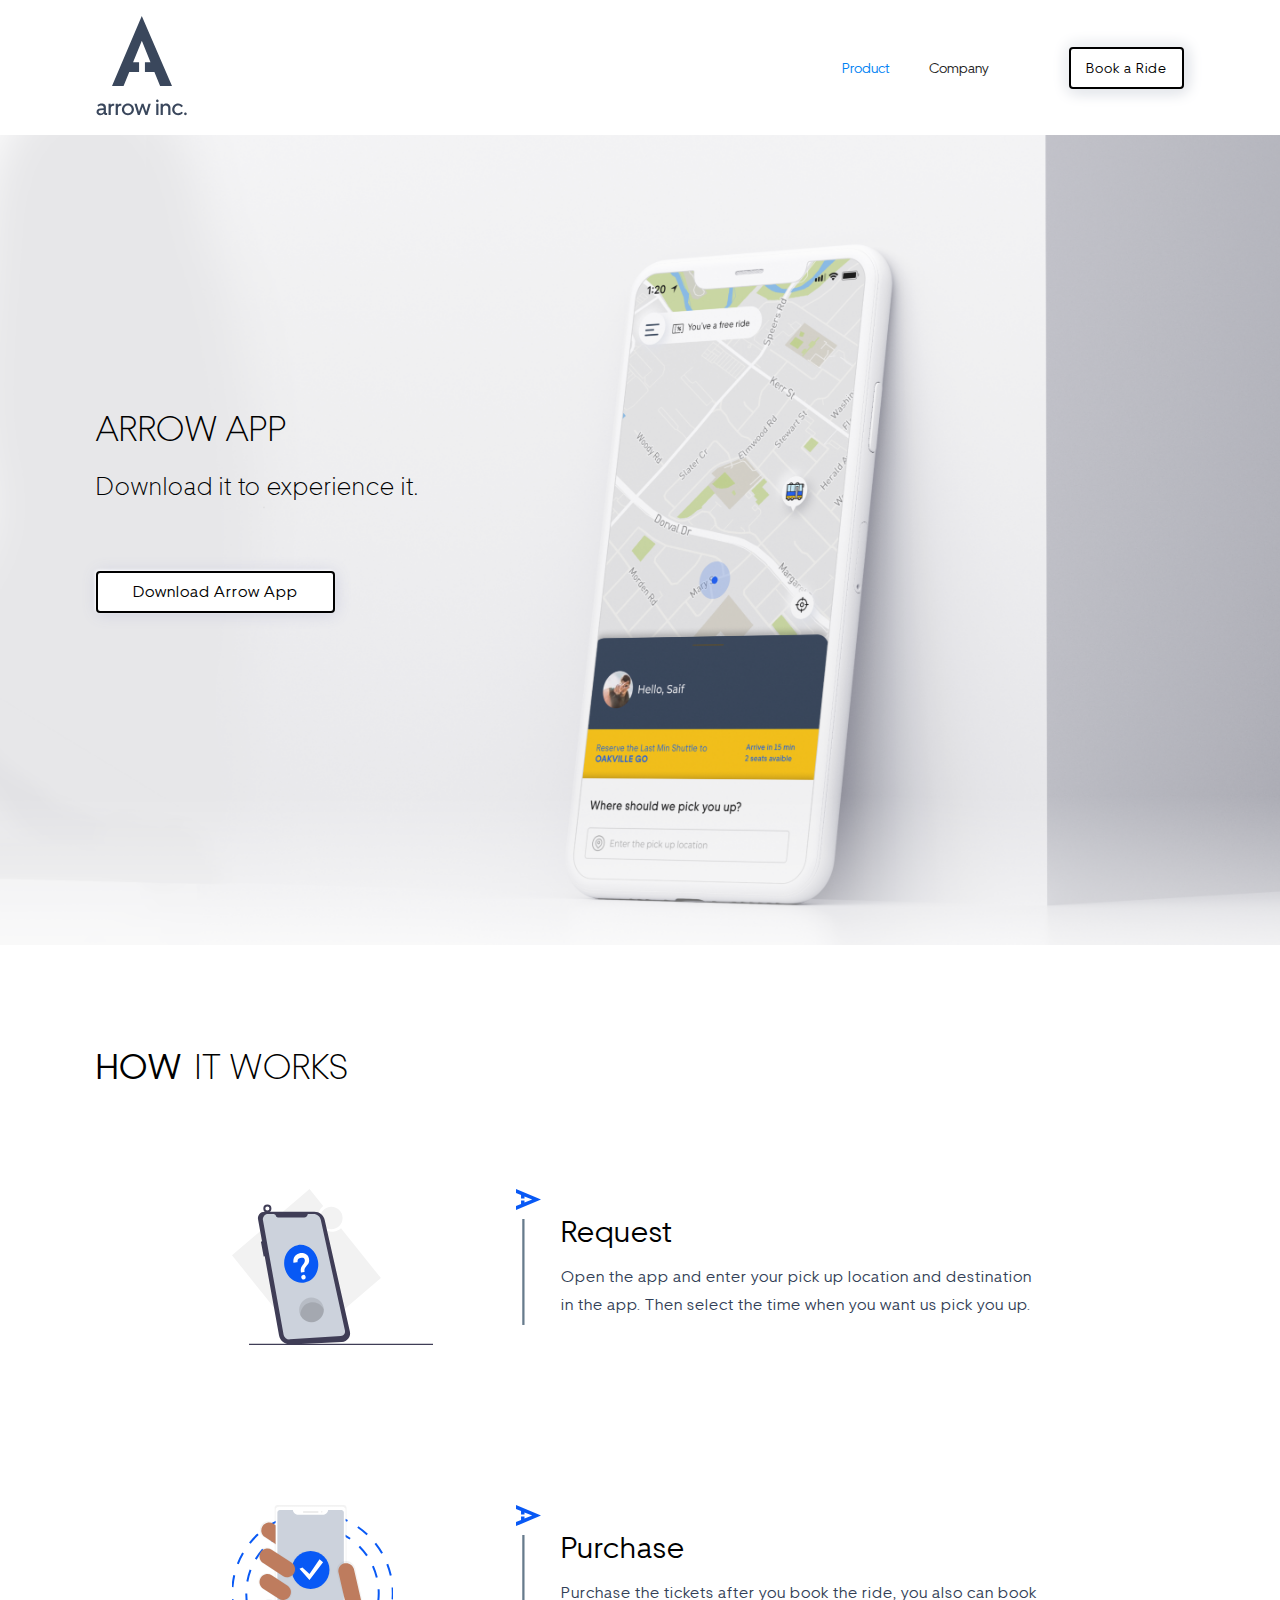
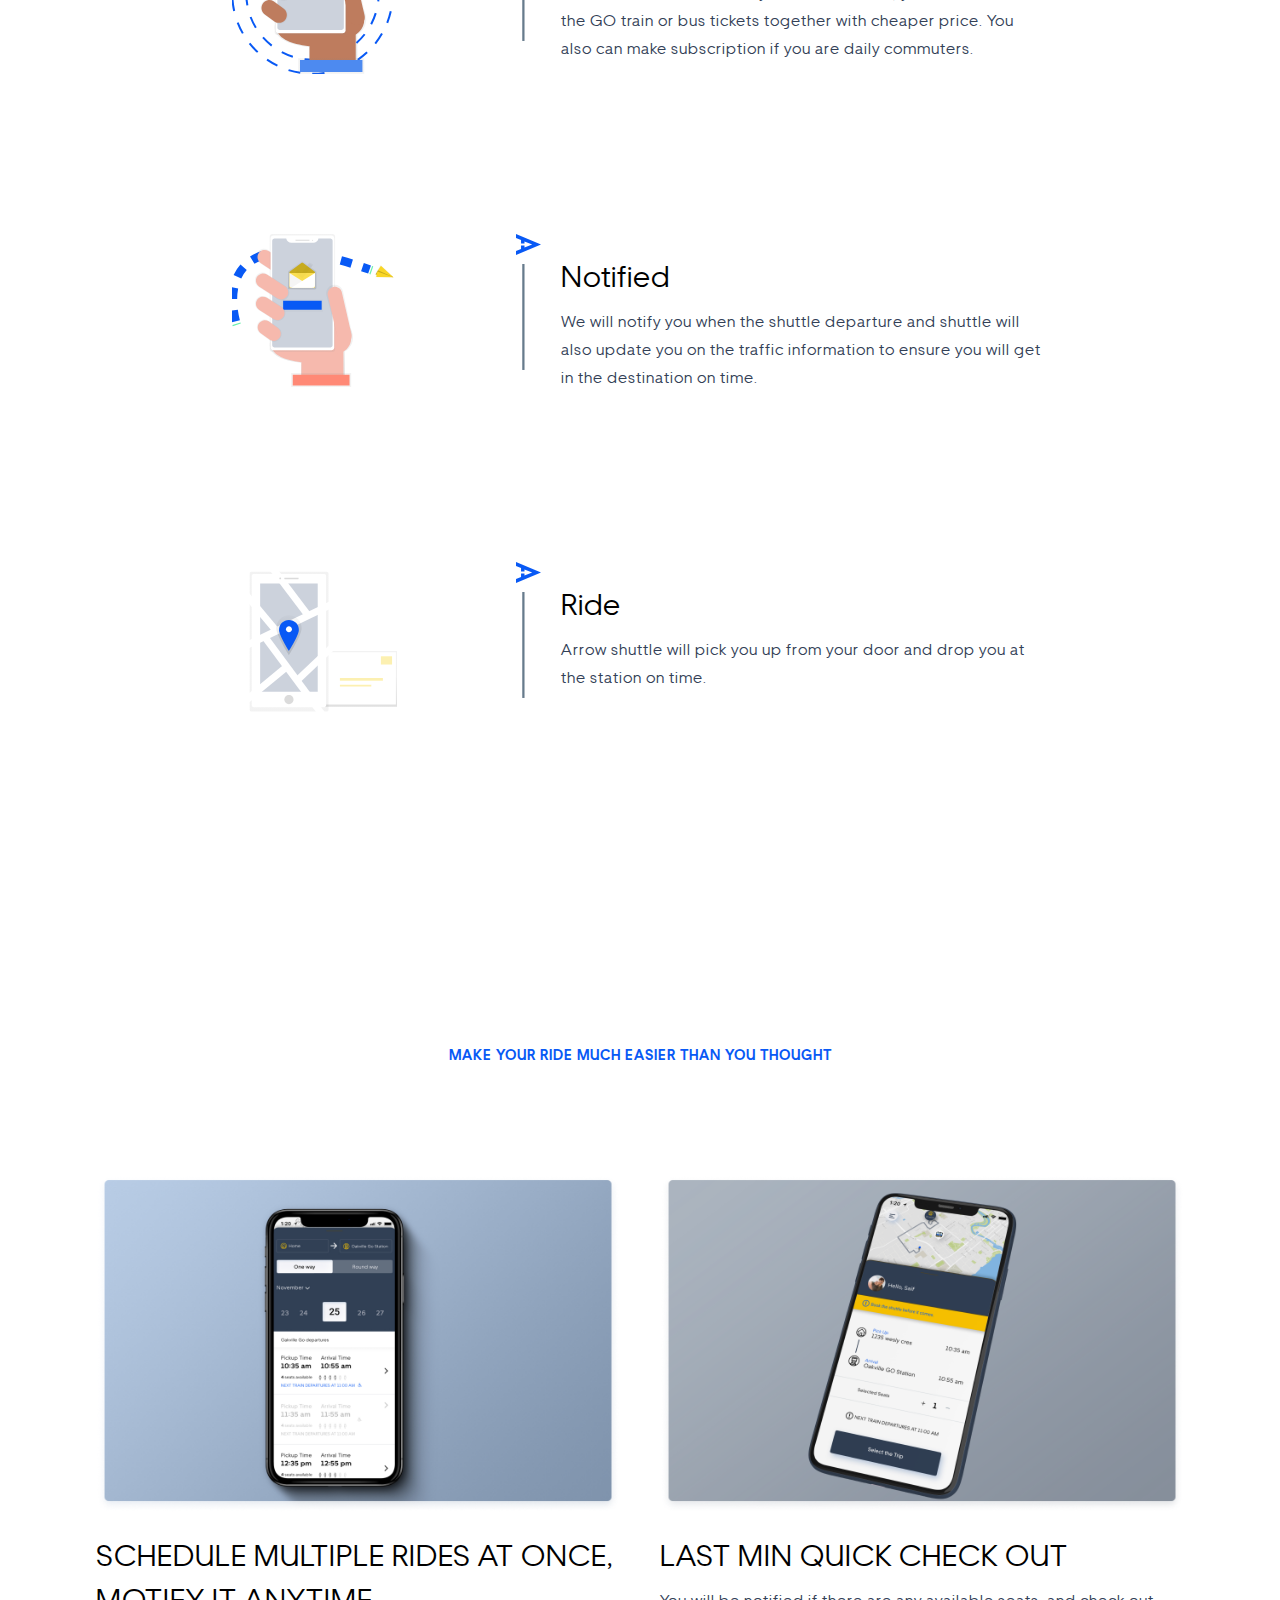
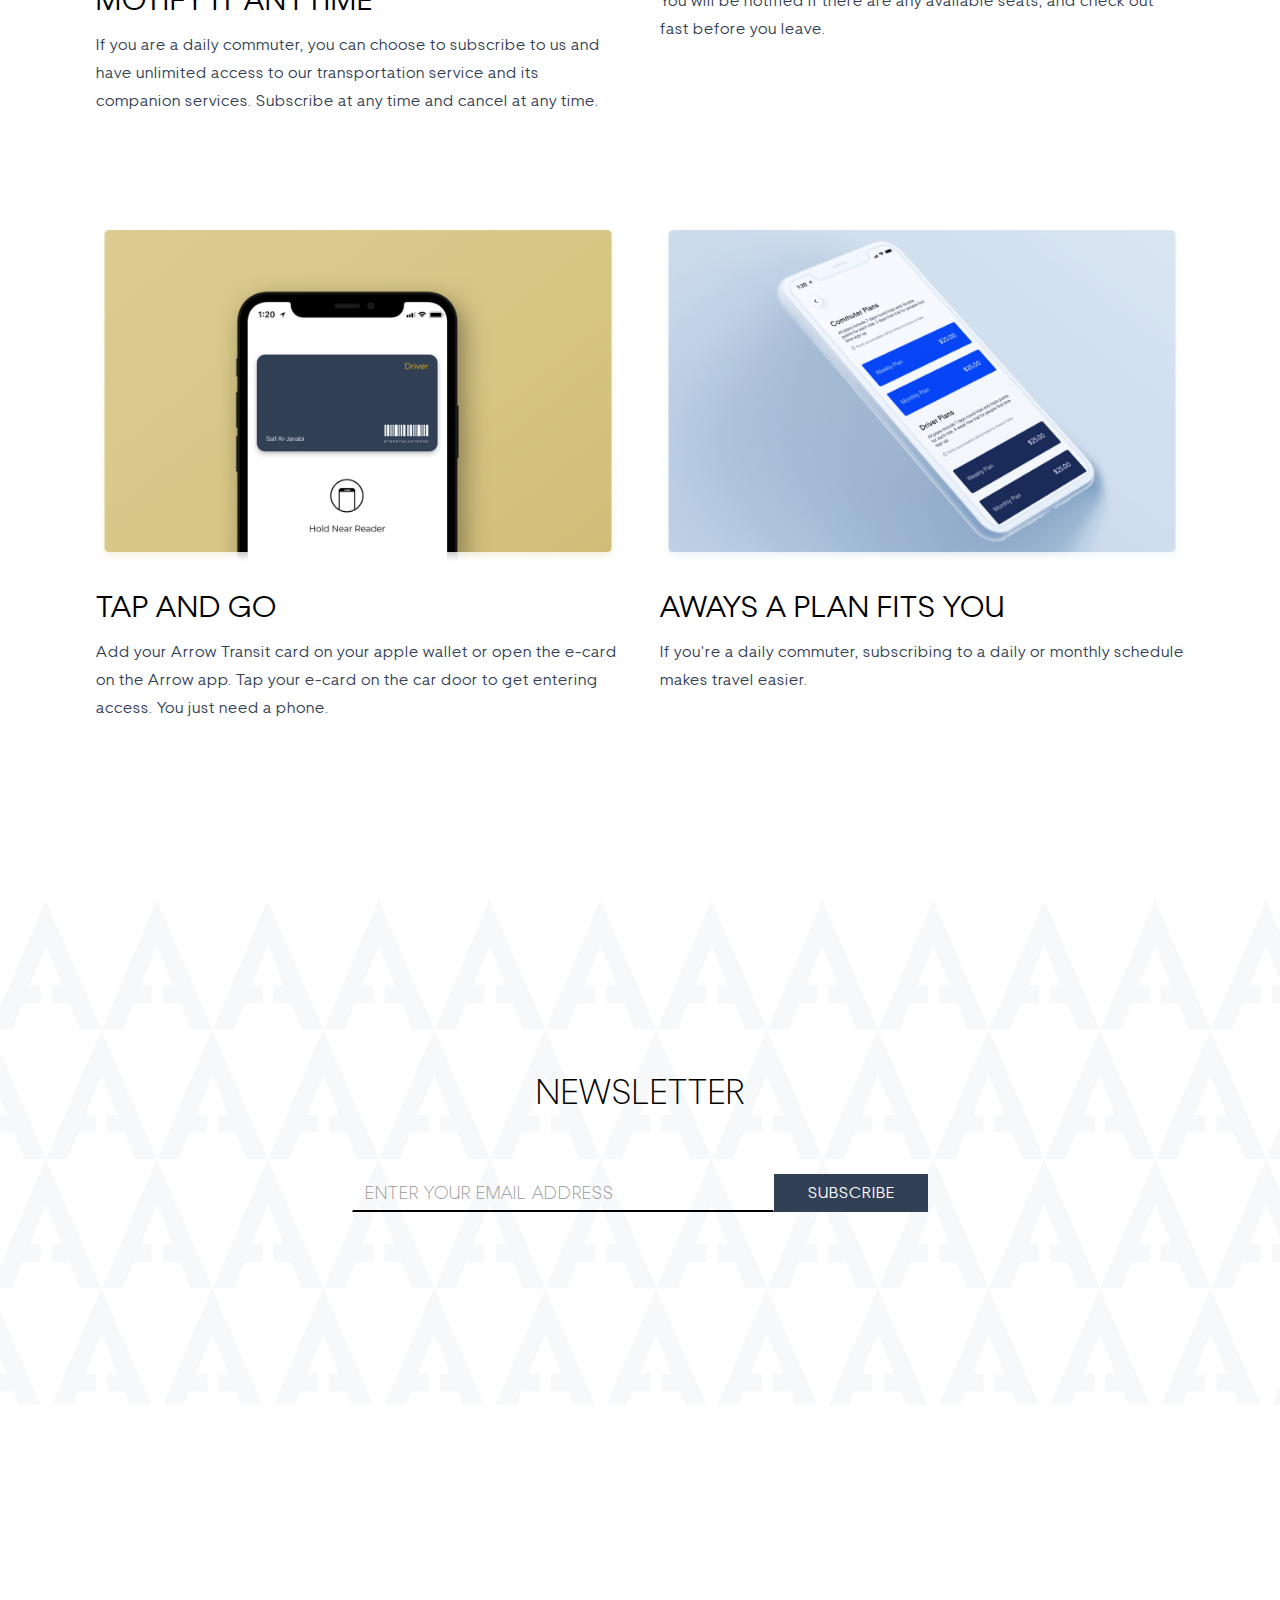
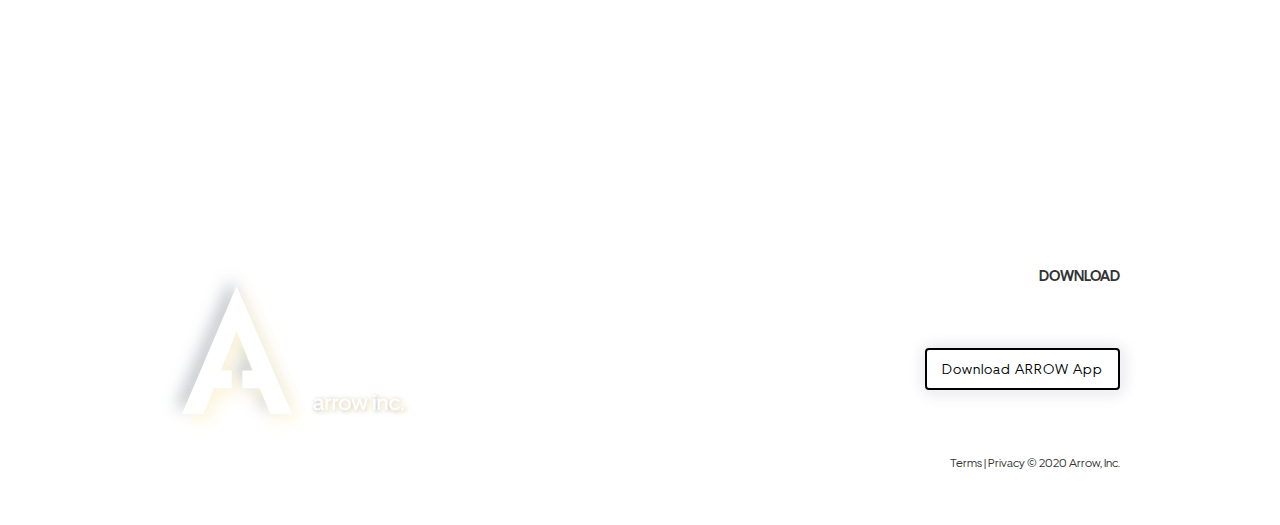
==== commit 9234445a: "Update product.html" ====
--- a/arrow-transit.webflow (1)/product.html
+++ b/arrow-transit.webflow (1)/product.html
@@ -95,8 +95,8 @@
           <p class="paragraph content">Add your Arrow Transit card on your apple wallet or open the e-card on the Arrow app. Tap your e-card on the car door to get entering access. You just need a phone.</p>
         </div>
         <div class="div-block-50"><img src="images/Mask-Group.png" srcset="images/Mask-Group.png 500w, images/Mask-Group.png 800w, images/Mask-Group.png 1230w" sizes="(max-width: 767px) 90vw, (max-width: 991px) 43vw, (max-width: 3000px) 41vw, 1230px" alt="" class="image-13">
-          <h1 class="headline black-title step1">LAST MIN QUICK CHECK OUT</h1>
-          <p class="paragraph content">You will be notified if there are any available seats, and check out fast before you leave.</p>
+          <h1 class="headline black-title step1">AWAYS A PLAN FITS YOU</h1>
+          <p class="paragraph content">If you're a daily commuter, subscribing to a daily or monthly schedule makes travel easier.</p>
         </div>
       </div>
     </div>
@@ -137,4 +137,4 @@
   <script src="js/webflow.js" type="text/javascript"></script>
   <!-- [if lte IE 9]><script src="https://cdnjs.cloudflare.com/ajax/libs/placeholders/3.0.2/placeholders.min.js"></script><![endif] -->
 </body>
-</html>+</html>
